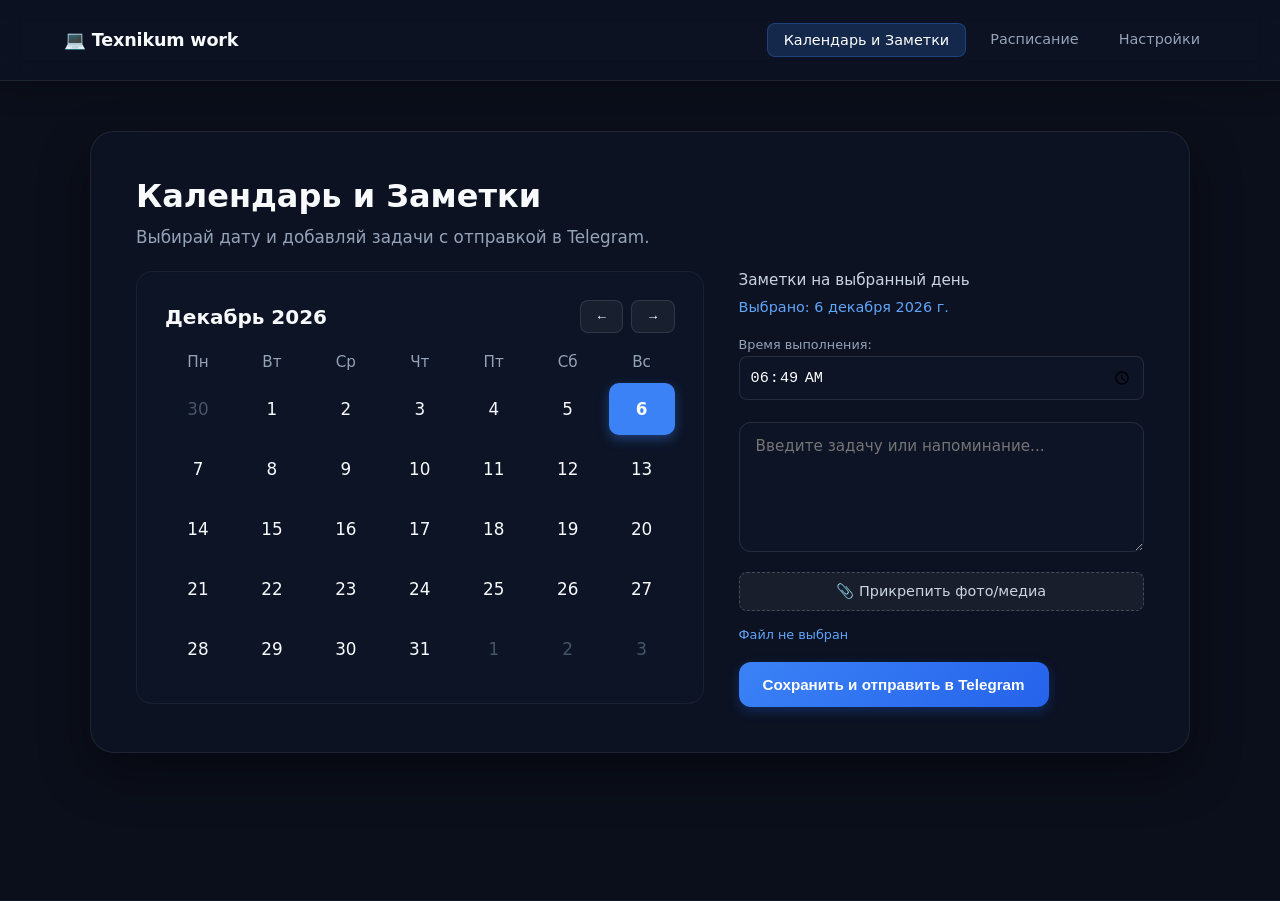
==== calendar.html @ 4e2980bb "Update calendar.html" ====
<!DOCTYPE html>
<html lang="ru">
<head>
    <meta charset="UTF-8">
    <meta name="viewport" content="width=device-width, initial-scale=1.0">
    <title>Календарь — Texnikum work</title>
    
    <link rel="stylesheet" href="./css/variables.css">
    <link rel="stylesheet" href="./css/global.css">
    <link rel="stylesheet" href="./css/layout.css">
    <style>
        body.font-modern { font-family: system-ui, -apple-system, sans-serif; }
        body.font-neon { font-family: 'Courier New', Courier, monospace; letter-spacing: 0.5px; }
        body.font-retro { font-family: 'Lucida Console', Monaco, monospace; text-transform: uppercase; font-size: 0.9rem; }

        .site-header {
            position: sticky; top: 0; z-index: 50;
            background: rgba(15, 23, 42, 0.45) !important;
            backdrop-filter: blur(12px); -webkit-backdrop-filter: blur(12px);
            border-bottom: 1px solid rgba(255, 255, 255, 0.08);
            box-shadow: 0 4px 30px rgba(0, 0, 0, 0.3);
        }
        .header-container { max-width: 1200px; margin: 0 auto; padding: 14px 24px; display: flex; justify-content: space-between; align-items: center; }
        .logo { font-size: 1.1rem; font-weight: 700; color: #f8fafc; text-decoration: none; display: flex; align-items: center; gap: 8px; }
        .nav-menu { display: flex; gap: 8px; }
        .nav-menu a { color: #94a3b8; text-decoration: none; padding: 8px 16px; border-radius: 8px; font-size: 0.9rem; font-weight: 500; transition: all 0.2s; }
        .nav-menu a:hover { color: #fff; background: rgba(255, 255, 255, 0.06); }
        .nav-menu a.active { color: #fff; background: rgba(59, 130, 246, 0.2); border: 1px solid rgba(59, 130, 246, 0.3); }

        .card-glass, .calendar-widget {
            background: rgba(15, 23, 42, 0.5);
            border: 1px solid rgba(255, 255, 255, 0.08);
            backdrop-filter: blur(var(--card-blur, 10px));
            -webkit-backdrop-filter: blur(var(--card-blur, 10px));
        }

        body.glow-enabled.glow-blue .card-glass, body.glow-enabled.glow-blue .calendar-widget {
            border-color: rgba(96, 165, 250, 0.5);
            box-shadow: 0 0 25px rgba(59, 130, 246, 0.35), 0 20px 50px rgba(0, 0, 0, 0.4) !important;
        }
        body.glow-enabled.glow-purple .card-glass, body.glow-enabled.glow-purple .calendar-widget {
            border-color: rgba(192, 132, 252, 0.5);
            box-shadow: 0 0 25px rgba(168, 85, 247, 0.35), 0 20px 50px rgba(0, 0, 0, 0.4) !important;
        }
        body.glow-enabled.glow-green .card-glass, body.glow-enabled.glow-green .calendar-widget {
            border-color: rgba(74, 222, 128, 0.5);
            box-shadow: 0 0 25px rgba(34, 197, 94, 0.35), 0 20px 50px rgba(0, 0, 0, 0.4) !important;
        }
        body.glow-enabled.glow-pink .card-glass, body.glow-enabled.glow-pink .calendar-widget {
            border-color: rgba(244, 114, 182, 0.5);
            box-shadow: 0 0 25px rgba(236, 72, 153, 0.35), 0 20px 50px rgba(0, 0, 0, 0.4) !important;
        }
        body.glow-enabled.glow-custom .card-glass, body.glow-enabled.glow-custom .calendar-widget {
            border-color: var(--custom-glow-border, rgba(59, 130, 246, 0.5));
            box-shadow: 0 0 25px var(--custom-glow-shadow, rgba(59, 130, 246, 0.35)), 0 20px 50px rgba(0, 0, 0, 0.4) !important;
        }

        .calendar-widget { padding: 28px !important; border-radius: 16px; }
        .calendar-day {
            padding: 16px 10px !important; text-align: center; border-radius: 10px; cursor: pointer;
            transition: all 0.2s ease; color: #f8fafc; font-size: 1.05rem !important; user-select: none;
        }
        .calendar-day:hover { background: rgba(255, 255, 255, 0.08); }
        .calendar-day.other-month { color: #475569; }
        .calendar-day.today { border: 1px dashed #60a5fa; }
        .calendar-day.selected { background: #3b82f6 !important; color: #fff; font-weight: bold; box-shadow: 0 4px 12px rgba(59, 130, 246, 0.4); border: none; }
        .calendar-nav-btn {
            background: rgba(255, 255, 255, 0.05); border: 1px solid rgba(255, 255, 255, 0.1);
            color: #fff; padding: 8px 14px; border-radius: 8px; cursor: pointer; transition: background 0.2s;
        }
        .calendar-nav-btn:hover { background: rgba(255, 255, 255, 0.15); }
        .note-controls-row { display: flex; gap: 12px; margin-bottom: 12px; align-items: center; }
        .time-input-wrap { flex: 1; display: flex; flex-direction: column; gap: 4px; }
        .time-input-wrap label { font-size: 0.8rem; color: #94a3b8; }
        .time-input {
            background: rgba(15, 23, 42, 0.6); border: 1px solid rgba(255, 255, 255, 0.1);
            color: #fff; padding: 10px; border-radius: 8px; font-size: 0.95rem; outline: none; width: 100%;
        }
        .file-upload-btn {
            background: rgba(255, 255, 255, 0.05); border: 1px dashed rgba(255, 255, 255, 0.2);
            color: #cbd5e1; padding: 10px 14px; border-radius: 8px; cursor: pointer; font-size: 0.9rem;
            display: flex; align-items: center; gap: 8px; transition: all 0.2s; text-align: center; justify-content: center; flex: 1;
        }
        .file-upload-btn:hover { background: rgba(255, 255, 255, 0.1); border-color: #60a5fa; color: #fff; }
        #mediaFile { display: none; }
        .file-name-preview { font-size: 0.8rem; color: #60a5fa; margin-bottom: 10px; word-break: break-all; }
    </style>
    <script>
        const savedOpacity = localStorage.getItem('appBgOpacity') ?? '0.85';
        const savedBlur = localStorage.getItem('appBgBlur') || '0';
        const savedFont = localStorage.getItem('appFontStyle') || 'modern';
        const savedGlow = localStorage.getItem('appGlow') === 'true';
        const savedGlowColor = localStorage.getItem('appGlowColor') || 'blue';
        const savedCustomColor = localStorage.getItem('appCustomGlowColor') || '#3b82f6';

        document.documentElement.style.setProperty('--app-opacity', savedOpacity);
        document.documentElement.style.setProperty('--app-blur', savedBlur + 'px');

        if (savedGlowColor === 'custom') {
            let r = parseInt(savedCustomColor.slice(1, 3), 16) || 59;
            let g = parseInt(savedCustomColor.slice(3, 5), 16) || 130;
            let b = parseInt(savedCustomColor.slice(5, 7), 16) || 246;
            document.documentElement.style.setProperty('--custom-glow-border', `rgba(${r}, ${g}, ${b}, 0.5)`);
            document.documentElement.style.setProperty('--custom-glow-shadow', `rgba(${r}, ${g}, ${b}, 0.35)`);
        }
    </script>
</head>
<body>
    <script>
        document.body.classList.add(`font-${savedFont}`);
        if (savedGlow && savedGlowColor !== 'none') {
            document.body.classList.add('glow-enabled', `glow-${savedGlowColor}`);
        }
    </script>

    <div id="bgContainer" style="position: fixed; inset: 0; z-index: -2; overflow: hidden; filter: var(--app-blur);"></div>
    <div id="videoOverlay" style="position: fixed; inset: 0; z-index: -1; background: rgba(11, 15, 25, var(--app-opacity));"></div>

    <header class="site-header">
        <div class="header-container">
            <a href="calendar.html" class="logo">💻 Texnikum work</a>
            <nav class="nav-menu">
                <a href="calendar.html" class="active">Календарь и Заметки</a>
                <a href="index.html">Расписание</a>
                <a href="settings.html">Настройки</a>
            </nav>
        </div>
    </header>

    <main class="site-main">
        <section class="card-glass" style="max-width: 1100px;">
            <h1>Календарь и Заметки</h1>
            <p class="subtitle">Выбирай дату и добавляй задачи с отправкой в Telegram.</p>
            
            <div class="calendar-grid-layout" style="display: grid; grid-template-columns: 1.4fr 1fr; gap: 35px; align-items: start;">
                <div class="calendar-widget" style="background: rgba(15, 23, 42, 0.4); border: 1px solid rgba(255, 255, 255, 0.06);">
                    <div style="display: flex; justify-content: space-between; align-items: center; margin-bottom: 20px;">
                        <h3 id="monthYearTitle" style="font-size: 1.25rem; color: #f8fafc; margin: 0;"></h3>
                        <div style="display: flex; gap: 8px;">
                            <button class="calendar-nav-btn" id="prevMonthBtn">&larr;</button>
                            <button class="calendar-nav-btn" id="nextMonthBtn">&rarr;</button>
                        </div>
                    </div>
                    <div style="display: grid; grid-template-columns: repeat(7, 1fr); text-align: center; gap: 8px; font-size: 0.95rem; color: #94a3b8; margin-bottom: 12px;">
                        <span>Пн</span><span>Вт</span><span>Ср</span><span>Чт</span><span>Пт</span><span>Сб</span><span>Вс</span>
                    </div>
                    <div id="calendarDaysGrid" style="display: grid; grid-template-columns: repeat(7, 1fr); gap: 8px;"></div>
                </div>

                <div class="notes-panel">
                    <h3>Заметки на выбранный день</h3>
                    <div id="selectedDateDisplay" style="font-size: 0.9rem; color: #60a5fa; margin-bottom: 12px; font-weight: 500;">Дата не выбрана</div>
                    
                    <div class="note-controls-row">
                        <div class="time-input-wrap">
                            <label for="timeInput">Время выполнения:</label>
                            <input type="time" id="timeInput" class="time-input">
                        </div>
                    </div>

                    <textarea id="noteInput" placeholder="Введите задачу или напоминание..." style="min-height: 130px; margin-bottom: 10px;"></textarea>
                    
                    <div class="note-controls-row" style="margin-bottom: 6px;">
                        <label for="mediaFile" class="file-upload-btn">📎 Прикрепить фото/медиа</label>
                        <input type="file" id="mediaFile" accept="image/*,video/*">
                    </div>
                    <div id="fileNamePreview" class="file-name-preview">Файл не выбран</div>

                    <button class="btn-accent" id="sendNoteBtn">Сохранить и отправить в Telegram</button>
                </div>
            </div>
        </section>
    </main>

    <script src="./js/app-background.js"></script>
    <script>
        let currentDate = new Date();
        let selectedDate = new Date();
        const monthNames = ["Январь", "Февраль", "Март", "Апрель", "Май", "Июнь", "Июль", "Август", "Сентябрь", "Октябрь", "Ноябрь", "Декабрь"];

        const monthYearTitle = document.getElementById('monthYearTitle');
        const calendarDaysGrid = document.getElementById('calendarDaysGrid');
        const prevMonthBtn = document.getElementById('prevMonthBtn');
        const nextMonthBtn = document.getElementById('nextMonthBtn');
        const selectedDateDisplay = document.getElementById('selectedDateDisplay');
        const noteInput = document.getElementById('noteInput');
        const timeInput = document.getElementById('timeInput');
        const mediaFile = document.getElementById('mediaFile');
        const fileNamePreview = document.getElementById('fileNamePreview');
        const sendNoteBtn = document.getElementById('sendNoteBtn');

        timeInput.value = new Date().toLocaleTimeString('ru-RU', { hour: '2-digit', minute: '2-digit' });

        mediaFile.addEventListener('change', () => {
            fileNamePreview.textContent = mediaFile.files.length > 0 ? `Выбран файл: ${mediaFile.files[0].name}` : 'Файл не выбран';
        });

        function renderCalendar() {
            const year = currentDate.getFullYear();
            const month = currentDate.getMonth();
            monthYearTitle.textContent = `${monthNames[month]} ${year}`;
            calendarDaysGrid.innerHTML = '';

            const firstDayIndex = (new Date(year, month, 1).getDay() + 6) % 7;
            const lastDay = new Date(year, month + 1, 0).getDate();
            const prevLastDay = new Date(year, month, 0).getDate();
            const today = new Date();

            for (let i = firstDayIndex; i > 0; i--) {
                const dayDiv = document.createElement('div');
                dayDiv.textContent = prevLastDay - i + 1;
                dayDiv.className = 'calendar-day other-month';
                calendarDaysGrid.appendChild(dayDiv);
            }

            for (let i = 1; i <= lastDay; i++) {
                const dayDiv = document.createElement('div');
                dayDiv.textContent = i;
                dayDiv.className = 'calendar-day';

                if (i === today.getDate() && month === today.getMonth() && year === today.getFullYear()) {
                    dayDiv.classList.add('today');
                }
                if (i === selectedDate.getDate() && month === selectedDate.getMonth() && year === selectedDate.getFullYear()) {
                    dayDiv.classList.add('selected');
                }

                dayDiv.addEventListener('click', () => {
                    selectedDate = new Date(year, month, i);
                    updateSelectedDateText();
                    renderCalendar();
                });
                calendarDaysGrid.appendChild(dayDiv);
            }

            const totalCells = calendarDaysGrid.children.length;
            const nextDays = totalCells % 7 === 0 ? 0 : 7 - (totalCells % 7);
            for (let i = 1; i <= nextDays; i++) {
                const dayDiv = document.createElement('div');
                dayDiv.textContent = i;
                dayDiv.className = 'calendar-day other-month';
                calendarDaysGrid.appendChild(dayDiv);
            }
        }

        function updateSelectedDateText() {
            selectedDateDisplay.textContent = `Выбрано: ${selectedDate.toLocaleDateString('ru-RU', { day: 'numeric', month: 'long', year: 'numeric' })}`;
        }

        prevMonthBtn.addEventListener('click', () => { currentDate.setMonth(currentDate.getMonth() - 1); renderCalendar(); });
        nextMonthBtn.addEventListener('click', () => { currentDate.setMonth(currentDate.getMonth() + 1); renderCalendar(); });

        sendNoteBtn.addEventListener('click', () => {
            const noteText = noteInput.value.trim();
            const taskTime = timeInput.value || 'Не указано';
            const hasFile = mediaFile.files.length > 0;
            const fileName = hasFile ? mediaFile.files[0].name : 'Нет';

            if (!noteText && !hasFile) {
                alert('Введите текст заметки или прикрепите файл!');
                return;
            }

            const dateString = selectedDate.toLocaleDateString('ru-RU');
            alert(`Заметка на ${dateString} (${taskTime}) успешно сохранена и отправлена в Telegram!`);
            
            noteInput.value = '';
            mediaFile.value = '';
            fileNamePreview.textContent = 'Файл не выбран';
        });

        updateSelectedDateText();
        renderCalendar();
    </script>
</body>
</html>
---- css/variables.css ----
:root {
    --bg-glass: rgba(30, 41, 59, 0.5);
    --border-glass: rgba(255, 255, 255, 0.08);
    --text-color: #f8fafc;
    --text-muted: #94a3b8;
    --accent-color: #3b82f6;
    --accent-hover: #60a5fa;
}
---- css/global.css ----
* {
    box-sizing: border-box;
    margin: 0;
    padding: 0;
}

body {
    font-family: system-ui, -apple-system, sans-serif;
    color: var(--text-color);
    background-color: #0f172a;
    min-height: 100vh;
    overflow-x: hidden;
}

/* Фоновое видео на всю страницу */
#bgVideo {
    position: fixed;
    right: 0;
    bottom: 0;
    min-width: 100%;
    min-height: 100%;
    z-index: -2;
    object-fit: cover;
}

.video-overlay {
    position: fixed;
    top: 0;
    left: 0;
    width: 100%;
    height: 100%;
    background: rgba(15, 23, 42, 0.7);
    z-index: -1;
}
---- css/layout.css ----
/* Общий контейнер */
.container {
    max-width: 1200px;
    margin: 0 auto;
    padding: 0 30px;
    width: 100%;
}

/* Шапка сайта — фиксируем выравнивание */
.site-header {
    background: rgba(15, 23, 42, 0.85);
    backdrop-filter: blur(16px);
    -webkit-backdrop-filter: blur(16px);
    border-bottom: 1px solid rgba(255, 255, 255, 0.08);
    position: sticky;
    top: 0;
    z-index: 100;
    width: 100%;
    box-shadow: 0 4px 30px rgba(0, 0, 0, 0.2);
}

.header-container {
    display: flex;
    justify-content: space-between;
    align-items: center;
    height: 80px;
    width: 100%;
    max-width: 1200px;
    margin: 0 auto;
    padding: 0 30px;
}

.logo {
    font-size: 1.35rem;
    font-weight: 700;
    color: #ffffff;
    text-decoration: none;
    letter-spacing: -0.01em;
}

.nav-menu {
    display: flex;
    gap: 28px;
}

.nav-menu a {
    color: #94a3b8;
    text-decoration: none;
    font-weight: 500;
    font-size: 0.95rem;
    transition: all 0.25s ease;
    padding: 6px 12px;
    border-radius: 8px;
}

.nav-menu a:hover {
    color: #ffffff;
    background: rgba(255, 255, 255, 0.05);
}

.nav-menu a.active {
    color: #60a5fa;
    background: rgba(59, 130, 246, 0.12);
}

/* Основной контейнер страницы */
.site-main {
    padding: 50px 20px;
    display: flex;
    flex-direction: column;
    align-items: center;
    min-height: calc(100vh - 80px);
}

/* Стеклянные карточки */
.card-glass, .settings-card {
    background: rgba(30, 41, 59, 0.5);
    backdrop-filter: blur(20px);
    -webkit-backdrop-filter: blur(20px);
    border: 1px solid rgba(255, 255, 255, 0.08);
    border-radius: 24px;
    padding: 45px;
    box-shadow: 0 20px 50px rgba(0, 0, 0, 0.4);
    width: 100%;
    max-width: 1000px;
    display: flex;
    flex-direction: column;
    gap: 24px;
}

.card-glass h1, .settings-card h1 {
    font-size: 2rem;
    font-weight: 700;
    color: #f8fafc;
}

.subtitle {
    color: #94a3b8;
    margin-top: -12px;
    font-size: 1.05rem;
}

/* Таблицы */
.table-responsive {
    width: 100%;
    overflow-x: auto;
    border-radius: 12px;
    border: 1px solid rgba(255, 255, 255, 0.06);
}

.shedule-table {
    width: 100%;
    border-collapse: collapse;
    text-align: left;
    white-space: nowrap;
}

.shedule-table th, 
.shedule-table td {
    padding: 18px 20px;
}

.shedule-table thead tr {
    background: rgba(15, 23, 42, 0.4);
    border-bottom: 1px solid rgba(255, 255, 255, 0.08);
}

.shedule-table tbody tr {
    border-bottom: 1px solid rgba(255, 255, 255, 0.04);
}

.shedule-table th {
    font-weight: 600;
    color: #60a5fa;
    font-size: 0.85rem;
    text-transform: uppercase;
}

.shedule-table td {
    color: #e2e8f0;
    font-size: 1rem;
}

/* Элементы форм, инпуты и кнопки */
.setting-item, .notes-panel {
    display: flex;
    flex-direction: column;
    gap: 10px;
    width: 100%;
}

.setting-item label, .notes-panel h3 {
    font-size: 0.95rem;
    font-weight: 500;
    color: #cbd5e1;
}

input[type="text"], textarea {
    background: rgba(15, 23, 42, 0.6);
    border: 1px solid rgba(255, 255, 255, 0.1);
    padding: 14px 16px;
    border-radius: 12px;
    color: #f8fafc;
    font-family: inherit;
    font-size: 0.95rem;
    width: 100%;
}

input[type="text"]:focus, textarea:focus {
    outline: none;
    border-color: #60a5fa;
    box-shadow: 0 0 0 3px rgba(96, 165, 250, 0.15);
}

textarea {
    min-height: 120px;
    resize: vertical;
}

input[type="file"] {
    background: rgba(15, 23, 42, 0.6);
    border: 1px solid rgba(255, 255, 255, 0.1);
    padding: 12px;
    border-radius: 12px;
    color: #94a3b8;
    width: 100%;
}

input[type="file"]::file-selector-button {
    background: linear-gradient(135deg, #3b82f6 0%, #2563eb 100%);
    color: #ffffff;
    border: none;
    padding: 8px 16px;
    border-radius: 8px;
    font-weight: 600;
    cursor: pointer;
    margin-right: 12px;
}

.btn-accent {
    background: linear-gradient(135deg, #3b82f6 0%, #2563eb 100%);
    color: #ffffff;
    border: none;
    padding: 14px 24px;
    border-radius: 12px;
    font-weight: 600;
    font-size: 0.95rem;
    cursor: pointer;
    box-shadow: 0 4px 12px rgba(37, 99, 235, 0.3);
    align-self: flex-start;
    transition: all 0.2s ease;
}

.btn-accent:hover {
    background: linear-gradient(135deg, #60a5fa 0%, #3b82f6 100%);
    transform: translateY(-2px);
}
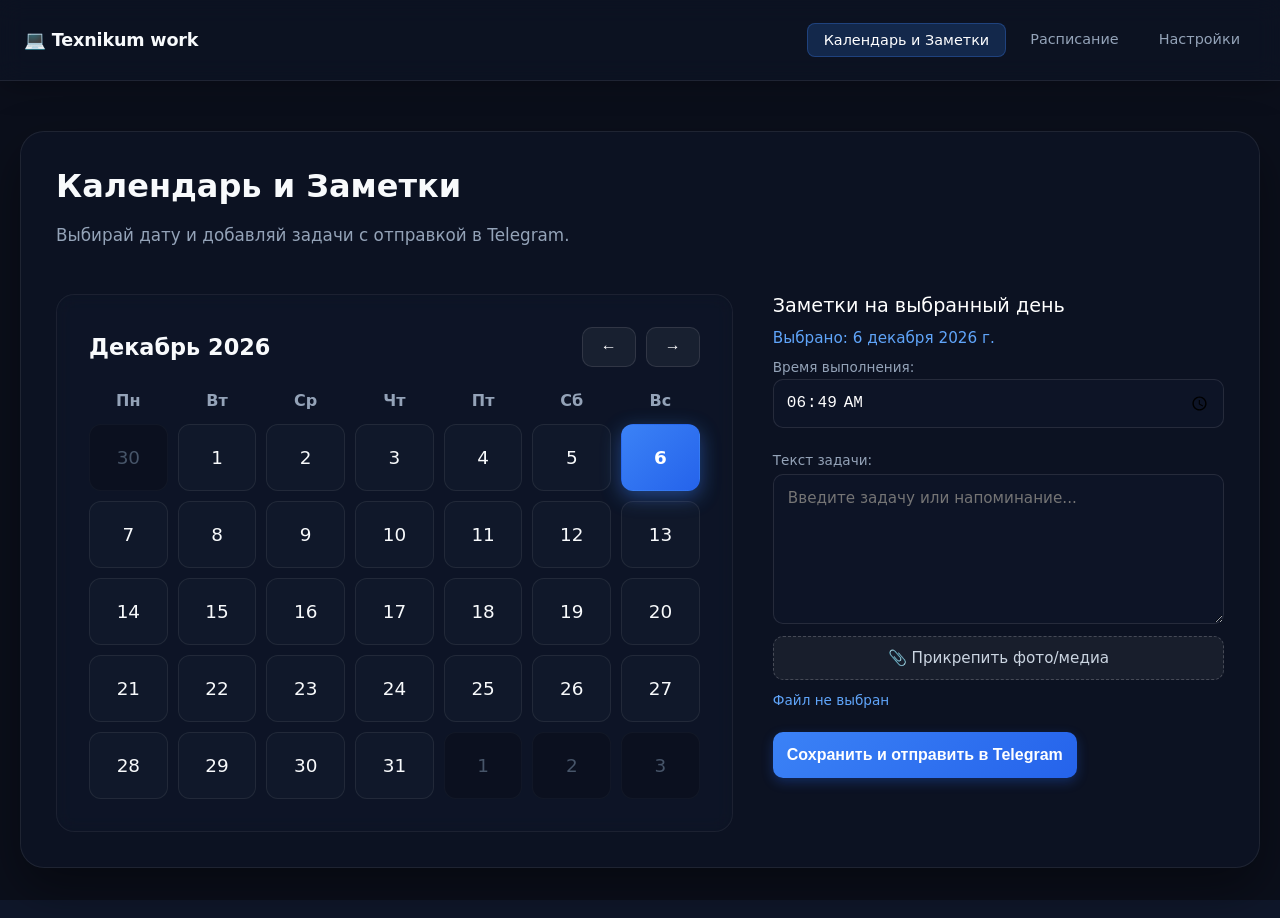
==== commit 28066ba4: "Update calendar.html" ====
--- a/calendar.html
+++ b/calendar.html
@@ -20,7 +20,7 @@
             border-bottom: 1px solid rgba(255, 255, 255, 0.08);
             box-shadow: 0 4px 30px rgba(0, 0, 0, 0.3);
         }
-        .header-container { max-width: 1200px; margin: 0 auto; padding: 14px 24px; display: flex; justify-content: space-between; align-items: center; }
+        .header-container { max-width: 1300px; margin: 0 auto; padding: 14px 24px; display: flex; justify-content: space-between; align-items: center; }
         .logo { font-size: 1.1rem; font-weight: 700; color: #f8fafc; text-decoration: none; display: flex; align-items: center; gap: 8px; }
         .nav-menu { display: flex; gap: 8px; }
         .nav-menu a { color: #94a3b8; text-decoration: none; padding: 8px 16px; border-radius: 8px; font-size: 0.9rem; font-weight: 500; transition: all 0.2s; }
@@ -55,39 +55,72 @@
             box-shadow: 0 0 25px var(--custom-glow-shadow, rgba(59, 130, 246, 0.35)), 0 20px 50px rgba(0, 0, 0, 0.4) !important;
         }
 
-        .calendar-widget { padding: 28px !important; border-radius: 16px; }
+        /* Увеличенный календарь */
+        .calendar-widget { padding: 32px !important; border-radius: 18px; }
+        
         .calendar-day {
-            padding: 16px 10px !important; text-align: center; border-radius: 10px; cursor: pointer;
-            transition: all 0.2s ease; color: #f8fafc; font-size: 1.05rem !important; user-select: none;
-        }
-        .calendar-day:hover { background: rgba(255, 255, 255, 0.08); }
-        .calendar-day.other-month { color: #475569; }
-        .calendar-day.today { border: 1px dashed #60a5fa; }
-        .calendar-day.selected { background: #3b82f6 !important; color: #fff; font-weight: bold; box-shadow: 0 4px 12px rgba(59, 130, 246, 0.4); border: none; }
+            background: rgba(255, 255, 255, 0.02);
+            border: 1px solid rgba(255, 255, 255, 0.07);
+            padding: 22px 10px !important;
+            text-align: center;
+            border-radius: 12px;
+            cursor: pointer;
+            transition: all 0.2s ease;
+            color: #f8fafc;
+            font-size: 1.15rem !important;
+            font-weight: 500;
+            user-select: none;
+            display: flex;
+            align-items: center;
+            justify-content: center;
+            min-height: 54px;
+        }
+        .calendar-day:hover {
+            background: rgba(255, 255, 255, 0.08);
+            border-color: rgba(255, 255, 255, 0.2);
+            transform: translateY(-2px);
+        }
+        .calendar-day.other-month {
+            color: #475569;
+            background: rgba(0, 0, 0, 0.15);
+            border-color: rgba(255, 255, 255, 0.03);
+        }
+        .calendar-day.today {
+            border: 1px dashed #60a5fa;
+        }
+        .calendar-day.selected {
+            background: linear-gradient(135deg, #3b82f6, #2563eb) !important;
+            color: #fff;
+            font-weight: bold;
+            box-shadow: 0 6px 20px rgba(59, 130, 246, 0.45);
+            border-color: transparent !important;
+        }
         .calendar-nav-btn {
             background: rgba(255, 255, 255, 0.05); border: 1px solid rgba(255, 255, 255, 0.1);
-            color: #fff; padding: 8px 14px; border-radius: 8px; cursor: pointer; transition: background 0.2s;
-        }
-        .calendar-nav-btn:hover { background: rgba(255, 255, 255, 0.15); }
+            color: #fff; padding: 10px 18px; border-radius: 10px; cursor: pointer; transition: all 0.2s; font-size: 1rem;
+        }
+        .calendar-nav-btn:hover { background: rgba(255, 255, 255, 0.15); border-color: rgba(255, 255, 255, 0.25); }
+
         .note-controls-row { display: flex; gap: 12px; margin-bottom: 12px; align-items: center; }
         .time-input-wrap { flex: 1; display: flex; flex-direction: column; gap: 4px; }
-        .time-input-wrap label { font-size: 0.8rem; color: #94a3b8; }
+        .time-input-wrap label { font-size: 0.85rem; color: #94a3b8; }
         .time-input {
             background: rgba(15, 23, 42, 0.6); border: 1px solid rgba(255, 255, 255, 0.1);
-            color: #fff; padding: 10px; border-radius: 8px; font-size: 0.95rem; outline: none; width: 100%;
+            color: #fff; padding: 12px; border-radius: 10px; font-size: 1rem; outline: none; width: 100%;
         }
         .file-upload-btn {
             background: rgba(255, 255, 255, 0.05); border: 1px dashed rgba(255, 255, 255, 0.2);
-            color: #cbd5e1; padding: 10px 14px; border-radius: 8px; cursor: pointer; font-size: 0.9rem;
+            color: #cbd5e1; padding: 12px 14px; border-radius: 10px; cursor: pointer; font-size: 0.95rem;
             display: flex; align-items: center; gap: 8px; transition: all 0.2s; text-align: center; justify-content: center; flex: 1;
         }
         .file-upload-btn:hover { background: rgba(255, 255, 255, 0.1); border-color: #60a5fa; color: #fff; }
         #mediaFile { display: none; }
-        .file-name-preview { font-size: 0.8rem; color: #60a5fa; margin-bottom: 10px; word-break: break-all; }
+        .file-name-preview { font-size: 0.85rem; color: #60a5fa; margin-bottom: 12px; word-break: break-all; }
     </style>
     <script>
         const savedOpacity = localStorage.getItem('appBgOpacity') ?? '0.85';
         const savedBlur = localStorage.getItem('appBgBlur') || '0';
+        const savedCardBlur = localStorage.getItem('appCardBlur') || '10';
         const savedFont = localStorage.getItem('appFontStyle') || 'modern';
         const savedGlow = localStorage.getItem('appGlow') === 'true';
         const savedGlowColor = localStorage.getItem('appGlowColor') || 'blue';
@@ -95,6 +128,7 @@
 
         document.documentElement.style.setProperty('--app-opacity', savedOpacity);
         document.documentElement.style.setProperty('--app-blur', savedBlur + 'px');
+        document.documentElement.style.setProperty('--card-blur', savedCardBlur + 'px');
 
         if (savedGlowColor === 'custom') {
             let r = parseInt(savedCustomColor.slice(1, 3), 16) || 59;
@@ -128,28 +162,29 @@
     </header>
 
     <main class="site-main">
-        <section class="card-glass" style="max-width: 1100px;">
-            <h1>Календарь и Заметки</h1>
-            <p class="subtitle">Выбирай дату и добавляй задачи с отправкой в Telegram.</p>
+        <section class="card-glass" style="max-width: 1250px; padding: 35px;">
+            <h1 style="font-size: 2rem; margin-bottom: 8px;">Календарь и Заметки</h1>
+            <p class="subtitle" style="margin-bottom: 25px;">Выбирай дату и добавляй задачи с отправкой в Telegram.</p>
             
-            <div class="calendar-grid-layout" style="display: grid; grid-template-columns: 1.4fr 1fr; gap: 35px; align-items: start;">
+            <div class="calendar-grid-layout" style="display: grid; grid-template-columns: 1.5fr 1fr; gap: 40px; align-items: start;">
+                
                 <div class="calendar-widget" style="background: rgba(15, 23, 42, 0.4); border: 1px solid rgba(255, 255, 255, 0.06);">
-                    <div style="display: flex; justify-content: space-between; align-items: center; margin-bottom: 20px;">
-                        <h3 id="monthYearTitle" style="font-size: 1.25rem; color: #f8fafc; margin: 0;"></h3>
-                        <div style="display: flex; gap: 8px;">
+                    <div style="display: flex; justify-content: space-between; align-items: center; margin-bottom: 24px;">
+                        <h3 id="monthYearTitle" style="font-size: 1.4rem; color: #f8fafc; margin: 0; font-weight: 600;"></h3>
+                        <div style="display: flex; gap: 10px;">
                             <button class="calendar-nav-btn" id="prevMonthBtn">&larr;</button>
                             <button class="calendar-nav-btn" id="nextMonthBtn">&rarr;</button>
                         </div>
                     </div>
-                    <div style="display: grid; grid-template-columns: repeat(7, 1fr); text-align: center; gap: 8px; font-size: 0.95rem; color: #94a3b8; margin-bottom: 12px;">
+                    <div style="display: grid; grid-template-columns: repeat(7, 1fr); text-align: center; gap: 10px; font-size: 1rem; color: #94a3b8; margin-bottom: 14px; font-weight: 600;">
                         <span>Пн</span><span>Вт</span><span>Ср</span><span>Чт</span><span>Пт</span><span>Сб</span><span>Вс</span>
                     </div>
-                    <div id="calendarDaysGrid" style="display: grid; grid-template-columns: repeat(7, 1fr); gap: 8px;"></div>
+                    <div id="calendarDaysGrid" style="display: grid; grid-template-columns: repeat(7, 1fr); gap: 10px;"></div>
                 </div>
 
-                <div class="notes-panel">
-                    <h3>Заметки на выбранный день</h3>
-                    <div id="selectedDateDisplay" style="font-size: 0.9rem; color: #60a5fa; margin-bottom: 12px; font-weight: 500;">Дата не выбрана</div>
+                <div class="notes-panel" style="display: flex; flex-direction: column; gap: 12px;">
+                    <h3 style="font-size: 1.2rem; color: #fff; margin-bottom: 0;">Заметки на выбранный день</h3>
+                    <div id="selectedDateDisplay" style="font-size: 0.95rem; color: #60a5fa; font-weight: 500;">Дата не выбрана</div>
                     
                     <div class="note-controls-row">
                         <div class="time-input-wrap">
@@ -158,15 +193,18 @@
                         </div>
                     </div>
 
-                    <textarea id="noteInput" placeholder="Введите задачу или напоминание..." style="min-height: 130px; margin-bottom: 10px;"></textarea>
+                    <div style="display: flex; flex-direction: column; gap: 6px;">
+                        <label style="font-size: 0.85rem; color: #94a3b8;">Текст задачи:</label>
+                        <textarea id="noteInput" placeholder="Введите задачу или напоминание..." style="min-height: 150px; background: rgba(15, 23, 42, 0.6); border: 1px solid rgba(255, 255, 255, 0.1); color: #fff; padding: 14px; border-radius: 10px; font-size: 0.95rem; outline: none; resize: vertical;"></textarea>
+                    </div>
                     
-                    <div class="note-controls-row" style="margin-bottom: 6px;">
+                    <div class="note-controls-row" style="margin-bottom: 0;">
                         <label for="mediaFile" class="file-upload-btn">📎 Прикрепить фото/медиа</label>
                         <input type="file" id="mediaFile" accept="image/*,video/*">
                     </div>
                     <div id="fileNamePreview" class="file-name-preview">Файл не выбран</div>
 
-                    <button class="btn-accent" id="sendNoteBtn">Сохранить и отправить в Telegram</button>
+                    <button class="btn-accent" id="sendNoteBtn" style="padding: 14px; border-radius: 10px; font-size: 1rem; cursor: pointer; font-weight: 600;">Сохранить и отправить в Telegram</button>
                 </div>
             </div>
         </section>
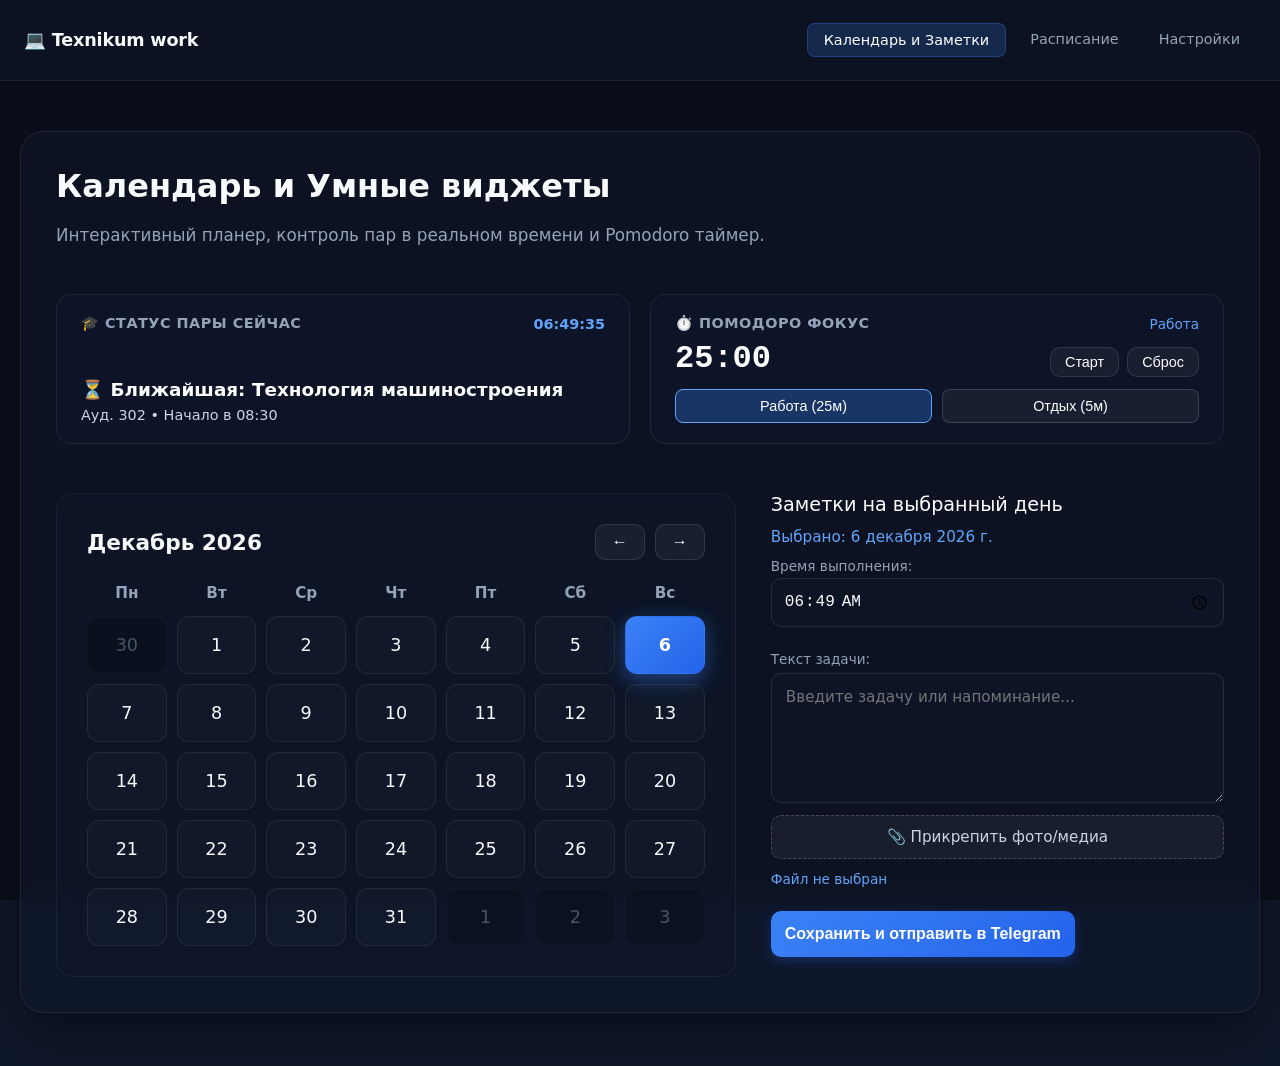
==== commit 44a7f720: "Update calendar.html" ====
--- a/calendar.html
+++ b/calendar.html
@@ -3,7 +3,7 @@
 <head>
     <meta charset="UTF-8">
     <meta name="viewport" content="width=device-width, initial-scale=1.0">
-    <title>Календарь — Texnikum work</title>
+    <title>Календарь и Виджеты — Texnikum work</title>
     
     <link rel="stylesheet" href="./css/variables.css">
     <link rel="stylesheet" href="./css/global.css">
@@ -20,84 +20,94 @@
             border-bottom: 1px solid rgba(255, 255, 255, 0.08);
             box-shadow: 0 4px 30px rgba(0, 0, 0, 0.3);
         }
-        .header-container { max-width: 1300px; margin: 0 auto; padding: 14px 24px; display: flex; justify-content: space-between; align-items: center; }
+        .header-container { max-width: 1350px; margin: 0 auto; padding: 14px 24px; display: flex; justify-content: space-between; align-items: center; }
         .logo { font-size: 1.1rem; font-weight: 700; color: #f8fafc; text-decoration: none; display: flex; align-items: center; gap: 8px; }
         .nav-menu { display: flex; gap: 8px; }
         .nav-menu a { color: #94a3b8; text-decoration: none; padding: 8px 16px; border-radius: 8px; font-size: 0.9rem; font-weight: 500; transition: all 0.2s; }
         .nav-menu a:hover { color: #fff; background: rgba(255, 255, 255, 0.06); }
         .nav-menu a.active { color: #fff; background: rgba(59, 130, 246, 0.2); border: 1px solid rgba(59, 130, 246, 0.3); }
 
-        .card-glass, .calendar-widget {
+        .card-glass, .calendar-widget, .widget-box {
             background: rgba(15, 23, 42, 0.5);
             border: 1px solid rgba(255, 255, 255, 0.08);
             backdrop-filter: blur(var(--card-blur, 10px));
             -webkit-backdrop-filter: blur(var(--card-blur, 10px));
         }
 
-        body.glow-enabled.glow-blue .card-glass, body.glow-enabled.glow-blue .calendar-widget {
+        body.glow-enabled.glow-blue .card-glass, body.glow-enabled.glow-blue .calendar-widget, body.glow-enabled.glow-blue .widget-box {
             border-color: rgba(96, 165, 250, 0.5);
             box-shadow: 0 0 25px rgba(59, 130, 246, 0.35), 0 20px 50px rgba(0, 0, 0, 0.4) !important;
         }
-        body.glow-enabled.glow-purple .card-glass, body.glow-enabled.glow-purple .calendar-widget {
+        body.glow-enabled.glow-purple .card-glass, body.glow-enabled.glow-purple .calendar-widget, body.glow-enabled.glow-purple .widget-box {
             border-color: rgba(192, 132, 252, 0.5);
             box-shadow: 0 0 25px rgba(168, 85, 247, 0.35), 0 20px 50px rgba(0, 0, 0, 0.4) !important;
         }
-        body.glow-enabled.glow-green .card-glass, body.glow-enabled.glow-green .calendar-widget {
+        body.glow-enabled.glow-green .card-glass, body.glow-enabled.glow-green .calendar-widget, body.glow-enabled.glow-green .widget-box {
             border-color: rgba(74, 222, 128, 0.5);
             box-shadow: 0 0 25px rgba(34, 197, 94, 0.35), 0 20px 50px rgba(0, 0, 0, 0.4) !important;
         }
-        body.glow-enabled.glow-pink .card-glass, body.glow-enabled.glow-pink .calendar-widget {
+        body.glow-enabled.glow-pink .card-glass, body.glow-enabled.glow-pink .calendar-widget, body.glow-enabled.glow-pink .widget-box {
             border-color: rgba(244, 114, 182, 0.5);
             box-shadow: 0 0 25px rgba(236, 72, 153, 0.35), 0 20px 50px rgba(0, 0, 0, 0.4) !important;
         }
-        body.glow-enabled.glow-custom .card-glass, body.glow-enabled.glow-custom .calendar-widget {
+        body.glow-enabled.glow-custom .card-glass, body.glow-enabled.glow-custom .calendar-widget, body.glow-enabled.glow-custom .widget-box {
             border-color: var(--custom-glow-border, rgba(59, 130, 246, 0.5));
             box-shadow: 0 0 25px var(--custom-glow-shadow, rgba(59, 130, 246, 0.35)), 0 20px 50px rgba(0, 0, 0, 0.4) !important;
         }
 
-        /* Увеличенный календарь */
-        .calendar-widget { padding: 32px !important; border-radius: 18px; }
-        
+        /* Верхняя панель виджетов */
+        .widgets-bar {
+            display: grid;
+            grid-template-columns: 1fr 1fr;
+            gap: 20px;
+            margin-bottom: 25px;
+        }
+        @media (max-width: 900px) {
+            .widgets-bar { grid-template-columns: 1fr; }
+        }
+        .widget-box {
+            padding: 20px 24px;
+            border-radius: 16px;
+            display: flex;
+            flex-direction: column;
+            justify-content: space-between;
+        }
+
+        /* Стили календаря */
+        .calendar-widget { padding: 30px !important; border-radius: 18px; }
         .calendar-day {
             background: rgba(255, 255, 255, 0.02);
             border: 1px solid rgba(255, 255, 255, 0.07);
-            padding: 22px 10px !important;
+            padding: 18px 8px !important;
             text-align: center;
             border-radius: 12px;
             cursor: pointer;
             transition: all 0.2s ease;
             color: #f8fafc;
-            font-size: 1.15rem !important;
+            font-size: 1.1rem !important;
             font-weight: 500;
             user-select: none;
             display: flex;
             align-items: center;
             justify-content: center;
-            min-height: 54px;
+            min-height: 50px;
         }
         .calendar-day:hover {
             background: rgba(255, 255, 255, 0.08);
             border-color: rgba(255, 255, 255, 0.2);
             transform: translateY(-2px);
         }
-        .calendar-day.other-month {
-            color: #475569;
-            background: rgba(0, 0, 0, 0.15);
-            border-color: rgba(255, 255, 255, 0.03);
-        }
-        .calendar-day.today {
-            border: 1px dashed #60a5fa;
-        }
+        .calendar-day.other-month { color: #475569; background: rgba(0, 0, 0, 0.15); border-color: rgba(255, 255, 255, 0.03); }
+        .calendar-day.today { border: 1px dashed #60a5fa; }
         .calendar-day.selected {
             background: linear-gradient(135deg, #3b82f6, #2563eb) !important;
-            color: #fff;
-            font-weight: bold;
+            color: #fff; font-weight: bold;
             box-shadow: 0 6px 20px rgba(59, 130, 246, 0.45);
             border-color: transparent !important;
         }
         .calendar-nav-btn {
             background: rgba(255, 255, 255, 0.05); border: 1px solid rgba(255, 255, 255, 0.1);
-            color: #fff; padding: 10px 18px; border-radius: 10px; cursor: pointer; transition: all 0.2s; font-size: 1rem;
+            color: #fff; padding: 8px 16px; border-radius: 10px; cursor: pointer; transition: all 0.2s; font-size: 1rem;
         }
         .calendar-nav-btn:hover { background: rgba(255, 255, 255, 0.15); border-color: rgba(255, 255, 255, 0.25); }
 
@@ -116,6 +126,15 @@
         .file-upload-btn:hover { background: rgba(255, 255, 255, 0.1); border-color: #60a5fa; color: #fff; }
         #mediaFile { display: none; }
         .file-name-preview { font-size: 0.85rem; color: #60a5fa; margin-bottom: 12px; word-break: break-all; }
+
+        /* Кнопки помодоро таймера */
+        .pomodoro-btns { display: flex; gap: 10px; margin-top: 12px; }
+        .pomodoro-btn {
+            flex: 1; padding: 8px; border-radius: 8px; border: 1px solid rgba(255, 255, 255, 0.15);
+            background: rgba(255, 255, 255, 0.05); color: #fff; cursor: pointer; font-weight: 500; font-size: 0.9rem; transition: all 0.2s;
+        }
+        .pomodoro-btn:hover { background: rgba(255, 255, 255, 0.12); }
+        .pomodoro-btn.active-mode { background: rgba(59, 130, 246, 0.3); border-color: #60a5fa; }
     </style>
     <script>
         const savedOpacity = localStorage.getItem('appBgOpacity') ?? '0.85';
@@ -162,21 +181,56 @@
     </header>
 
     <main class="site-main">
-        <section class="card-glass" style="max-width: 1250px; padding: 35px;">
-            <h1 style="font-size: 2rem; margin-bottom: 8px;">Календарь и Заметки</h1>
-            <p class="subtitle" style="margin-bottom: 25px;">Выбирай дату и добавляй задачи с отправкой в Telegram.</p>
+        <section class="card-glass" style="max-width: 1300px; padding: 35px;">
+            <h1 style="font-size: 2rem; margin-bottom: 8px;">Календарь и Умные виджеты</h1>
+            <p class="subtitle" style="margin-bottom: 25px;">Интерактивный планер, контроль пар в реальном времени и Pomodoro таймер.</p>
             
-            <div class="calendar-grid-layout" style="display: grid; grid-template-columns: 1.5fr 1fr; gap: 40px; align-items: start;">
+            <!-- ПАНЕЛЬ ВИДЖЕТОВ (Widgets Bar) -->
+            <div class="widgets-bar">
+                <!-- Виджет 1: Текущая пара / Расписание реального времени -->
+                <div class="widget-box">
+                    <div style="display: flex; justify-content: space-between; align-items: center; margin-bottom: 12px;">
+                        <span style="font-size: 0.9rem; color: #94a3b8; font-weight: 600; text-transform: uppercase; letter-spacing: 0.5px;">🎓 Статус пары сейчас</span>
+                        <span id="liveClock" style="font-size: 0.9rem; color: #60a5fa; font-weight: 600;">11:30</span>
+                    </div>
+                    <div id="currentPairWidget" style="display: flex; flex-direction: column; gap: 6px;">
+                        <div id="pairTitle" style="font-size: 1.15rem; font-weight: 600; color: #fff;">Загрузка расписания...</div>
+                        <div id="pairMeta" style="font-size: 0.9rem; color: #cbd5e1;">Ожидание начала занятий</div>
+                    </div>
+                </div>
+
+                <!-- Виджет 2: Помодоро-таймер (Pomodoro) -->
+                <div class="widget-box">
+                    <div style="display: flex; justify-content: space-between; align-items: center; margin-bottom: 8px;">
+                        <span style="font-size: 0.9rem; color: #94a3b8; font-weight: 600; text-transform: uppercase; letter-spacing: 0.5px;">⏱️ Помодоро фокус</span>
+                        <span id="pomodoroModeTitle" style="font-size: 0.85rem; color: #60a5fa; font-weight: 500;">Работа</span>
+                    </div>
+                    <div style="display: flex; align-items: baseline; justify-content: space-between;">
+                        <div id="pomodoroTime" style="font-size: 2rem; font-weight: 700; color: #fff; font-family: monospace;">25:00</div>
+                        <div style="display: flex; gap: 8px;">
+                            <button id="pomodoroStartBtn" class="calendar-nav-btn" style="padding: 6px 14px; font-size: 0.9rem;">Старт</button>
+                            <button id="pomodoroResetBtn" class="calendar-nav-btn" style="padding: 6px 14px; font-size: 0.9rem;">Сброс</button>
+                        </div>
+                    </div>
+                    <div class="pomodoro-btns">
+                        <button class="pomodoro-btn active-mode" id="modeWorkBtn" onclick="setPomodoroMode('work', 25)">Работа (25м)</button>
+                        <button class="pomodoro-btn" id="modeRestBtn" onclick="setPomodoroMode('rest', 5)">Отдых (5м)</button>
+                    </div>
+                </div>
+            </div>
+
+            <!-- Основной блок календаря и заметок -->
+            <div class="calendar-grid-layout" style="display: grid; grid-template-columns: 1.5fr 1fr; gap: 35px; align-items: start;">
                 
                 <div class="calendar-widget" style="background: rgba(15, 23, 42, 0.4); border: 1px solid rgba(255, 255, 255, 0.06);">
                     <div style="display: flex; justify-content: space-between; align-items: center; margin-bottom: 24px;">
-                        <h3 id="monthYearTitle" style="font-size: 1.4rem; color: #f8fafc; margin: 0; font-weight: 600;"></h3>
+                        <h3 id="monthYearTitle" style="font-size: 1.35rem; color: #f8fafc; margin: 0; font-weight: 600;"></h3>
                         <div style="display: flex; gap: 10px;">
                             <button class="calendar-nav-btn" id="prevMonthBtn">&larr;</button>
                             <button class="calendar-nav-btn" id="nextMonthBtn">&rarr;</button>
                         </div>
                     </div>
-                    <div style="display: grid; grid-template-columns: repeat(7, 1fr); text-align: center; gap: 10px; font-size: 1rem; color: #94a3b8; margin-bottom: 14px; font-weight: 600;">
+                    <div style="display: grid; grid-template-columns: repeat(7, 1fr); text-align: center; gap: 10px; font-size: 0.95rem; color: #94a3b8; margin-bottom: 14px; font-weight: 600;">
                         <span>Пн</span><span>Вт</span><span>Ср</span><span>Чт</span><span>Пт</span><span>Сб</span><span>Вс</span>
                     </div>
                     <div id="calendarDaysGrid" style="display: grid; grid-template-columns: repeat(7, 1fr); gap: 10px;"></div>
@@ -195,7 +249,7 @@
 
                     <div style="display: flex; flex-direction: column; gap: 6px;">
                         <label style="font-size: 0.85rem; color: #94a3b8;">Текст задачи:</label>
-                        <textarea id="noteInput" placeholder="Введите задачу или напоминание..." style="min-height: 150px; background: rgba(15, 23, 42, 0.6); border: 1px solid rgba(255, 255, 255, 0.1); color: #fff; padding: 14px; border-radius: 10px; font-size: 0.95rem; outline: none; resize: vertical;"></textarea>
+                        <textarea id="noteInput" placeholder="Введите задачу или напоминание..." style="min-height: 130px; background: rgba(15, 23, 42, 0.6); border: 1px solid rgba(255, 255, 255, 0.1); color: #fff; padding: 14px; border-radius: 10px; font-size: 0.95rem; outline: none; resize: vertical;"></textarea>
                     </div>
                     
                     <div class="note-controls-row" style="margin-bottom: 0;">
@@ -212,6 +266,7 @@
 
     <script src="./js/app-background.js"></script>
     <script>
+        // --- КАЛЕНДАРЬ ---
         let currentDate = new Date();
         let selectedDate = new Date();
         const monthNames = ["Январь", "Февраль", "Март", "Апрель", "Май", "Июнь", "Июль", "Август", "Сентябрь", "Октябрь", "Ноябрь", "Декабрь"];
@@ -292,7 +347,6 @@
             const noteText = noteInput.value.trim();
             const taskTime = timeInput.value || 'Не указано';
             const hasFile = mediaFile.files.length > 0;
-            const fileName = hasFile ? mediaFile.files[0].name : 'Нет';
 
             if (!noteText && !hasFile) {
                 alert('Введите текст заметки или прикрепите файл!');
@@ -309,6 +363,127 @@
 
         updateSelectedDateText();
         renderCalendar();
+
+
+        // --- ВИДЖЕТ 1: ИНДИКАТОР ТЕКУЩЕЙ ПАРЫ ---
+        const scheduleMock = [
+            { start: "08:30", end: "10:00", name: "Технология машиностроения", room: "Ауд. 302" },
+            { start: "10:10", end: "11:40", name: "Детали машин", room: "Ауд. 415" },
+            { start: "12:00", end: "13:30", name: "Сопротивление материалов", room: "Ауд. 208" },
+            { start: "13:50", end: "15:20", name: "Инженерная графика", room: "Ауд. 512" }
+        ];
+
+        function updateLivePairWidget() {
+            const now = new Date();
+            const liveClock = document.getElementById('liveClock');
+            const pairTitle = document.getElementById('pairTitle');
+            const pairMeta = document.getElementById('pairMeta');
+
+            liveClock.textContent = now.toLocaleTimeString('ru-RU', { hour: '2-digit', minute: '2-digit', second: '2-digit' });
+
+            const currentTimeMinutes = now.getHours() * 60 + now.getMinutes();
+            let currentPair = null;
+            let nextPair = null;
+
+            for (let p of scheduleMock) {
+                let [sh, sm] = p.start.split(':').map(Number);
+                let [eh, em] = p.end.split(':').map(Number);
+                let startMin = sh * 60 + sm;
+                let endMin = eh * 60 + em;
+
+                if (currentTimeMinutes >= startMin && currentTimeMinutes <= endMin) {
+                    currentPair = { ...p, endMin };
+                    break;
+                } else if (currentTimeMinutes < startMin && !nextPair) {
+                    nextPair = p;
+                }
+            }
+
+            if (currentPair) {
+                let diffMin = currentPair.endMin - currentTimeMinutes;
+                pairTitle.textContent = `🟢 Идет: ${currentPair.name}`;
+                pairMeta.textContent = `${currentPair.room} • До конца пары осталось ~${diffMin} мин.`;
+            } else if (nextPair) {
+                pairTitle.textContent = `⏳ Ближайшая: ${nextPair.name}`;
+                pairMeta.textContent = `${nextPair.room} • Начало в ${nextPair.start}`;
+            } else {
+                pairTitle.textContent = `🌙 Занятия на сегодня завершены`;
+                pairMeta.textContent = `Отличная работа, можно отдыхать!`;
+            }
+        }
+        setInterval(updateLivePairWidget, 1000);
+        updateLivePairWidget();
+
+
+        // --- ВИДЖЕТ 2: POMODORO ТАЙМЕР ---
+        let pomodoroSeconds = 25 * 60;
+        let pomodoroTimer = null;
+        let isPomodoroRunning = false;
+        let currentPomodoroType = 'work';
+
+        const pomodoroTimeEl = document.getElementById('pomodoroTime');
+        const pomodoroStartBtn = document.getElementById('pomodoroStartBtn');
+        const pomodoroResetBtn = document.getElementById('pomodoroResetBtn');
+        const pomodoroModeTitle = document.getElementById('pomodoroModeTitle');
+        const modeWorkBtn = document.getElementById('modeWorkBtn');
+        const modeRestBtn = document.getElementById('modeRestBtn');
+
+        function updatePomodoroDisplay() {
+            let m = Math.floor(pomodoroSeconds / 60);
+            let s = pomodoroSeconds % 60;
+            pomodoroTimeEl.textContent = `${String(m).padStart(2, '0')}:${String(s).padStart(2, '0')}`;
+        }
+
+        function setPomodoroMode(type, minutes) {
+            clearInterval(pomodoroTimer);
+            isPomodoroRunning = false;
+            pomodoroStartBtn.textContent = 'Старт';
+            currentPomodoroType = type;
+            pomodoroSeconds = minutes * 60;
+            updatePomodoroDisplay();
+
+            if (type === 'work') {
+                modeWorkBtn.classList.add('active-mode');
+                modeRestBtn.classList.remove('active-mode');
+                pomodoroModeTitle.textContent = 'Работа';
+            } else {
+                modeRestBtn.classList.add('active-mode');
+                modeWorkBtn.classList.remove('active-mode');
+                pomodoroModeTitle.textContent = 'Отдых';
+            }
+        }
+
+        pomodoroStartBtn.addEventListener('click', () => {
+            if (isPomodoroRunning) {
+                clearInterval(pomodoroTimer);
+                isPomodoroRunning = false;
+                pomodoroStartBtn.textContent = 'Старт';
+            } else {
+                isPomodoroRunning = true;
+                pomodoroStartBtn.textContent = 'Пауза';
+                pomodoroTimer = setInterval(() => {
+                    if (pomodoroSeconds > 0) {
+                        pomodoroSeconds--;
+                        updatePomodoroDisplay();
+                    } else {
+                        clearInterval(pomodoroTimer);
+                        isPomodoroRunning = false;
+                        pomodoroStartBtn.textContent = 'Старт';
+                        alert(currentPomodoroType === 'work' ? 'Время работы истекло! Пора сделать перерыв ☕' : 'Отдых окончен, за работу! 💻');
+                    }
+                }, 1000);
+            }
+        });
+
+        pomodoroResetBtn.addEventListener('click', () => {
+            clearInterval(pomodoroTimer);
+            isPomodoroRunning = false;
+            pomodoroStartBtn.textContent = 'Старт';
+            pomodoroSeconds = currentPomodoroType === 'work' ? 25 * 60 : 5 * 60;
+            updatePomodoroDisplay();
+        });
+
+        updatePomodoroDisplay();
     </script>
 </body>
 </html>
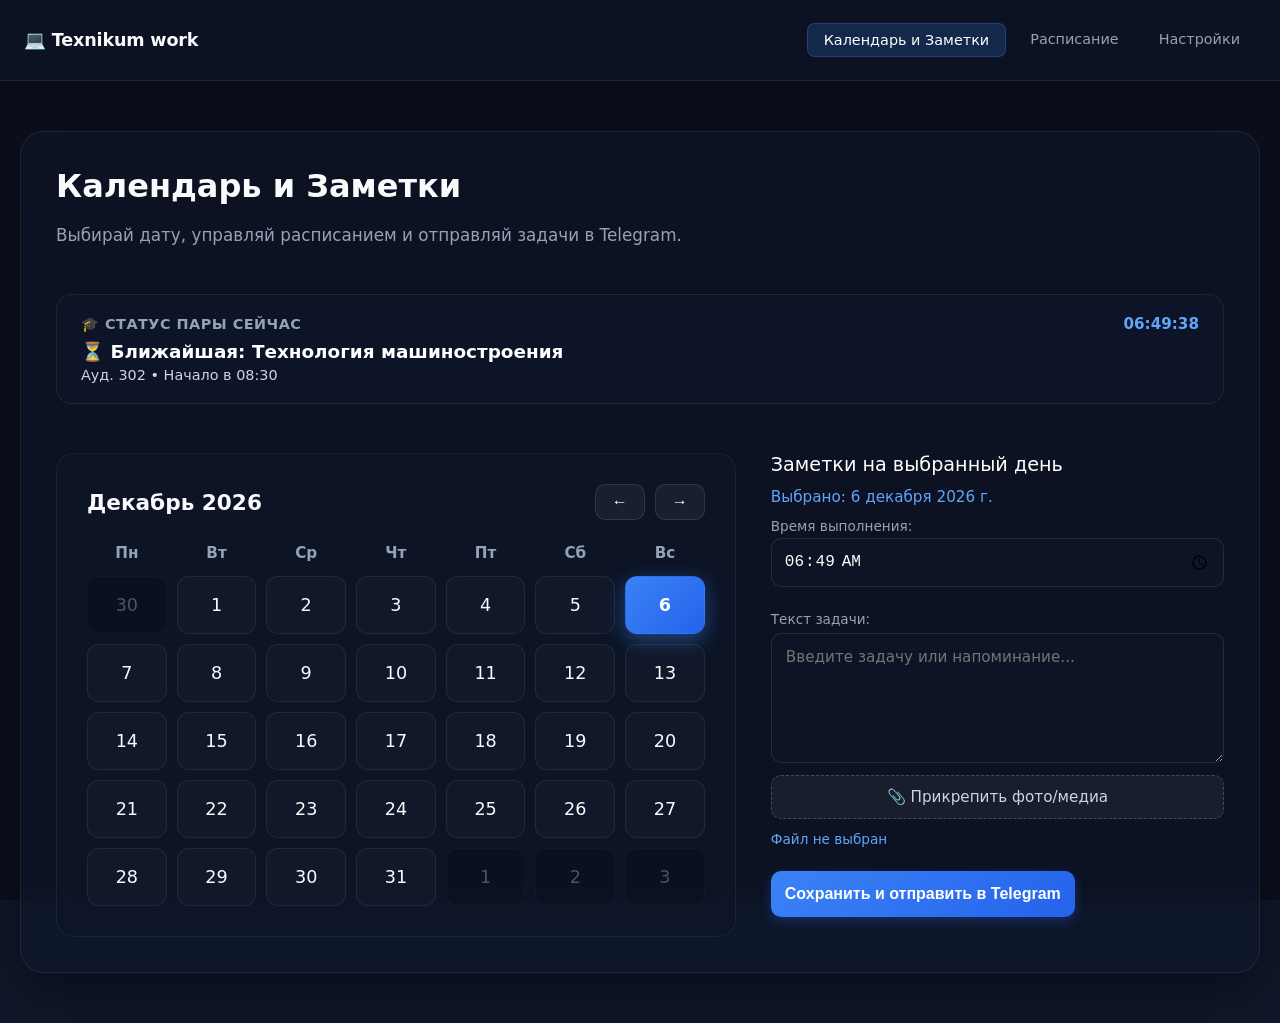
==== commit fc87e8ef: "Update calendar.html" ====
--- a/calendar.html
+++ b/calendar.html
@@ -55,15 +55,9 @@
             box-shadow: 0 0 25px var(--custom-glow-shadow, rgba(59, 130, 246, 0.35)), 0 20px 50px rgba(0, 0, 0, 0.4) !important;
         }
 
-        /* Верхняя панель виджетов */
+        /* Верхняя панель виджета (на всю ширину) */
         .widgets-bar {
-            display: grid;
-            grid-template-columns: 1fr 1fr;
-            gap: 20px;
             margin-bottom: 25px;
-        }
-        @media (max-width: 900px) {
-            .widgets-bar { grid-template-columns: 1fr; }
         }
         .widget-box {
             padding: 20px 24px;
@@ -126,15 +120,6 @@
         .file-upload-btn:hover { background: rgba(255, 255, 255, 0.1); border-color: #60a5fa; color: #fff; }
         #mediaFile { display: none; }
         .file-name-preview { font-size: 0.85rem; color: #60a5fa; margin-bottom: 12px; word-break: break-all; }
-
-        /* Кнопки помодоро таймера */
-        .pomodoro-btns { display: flex; gap: 10px; margin-top: 12px; }
-        .pomodoro-btn {
-            flex: 1; padding: 8px; border-radius: 8px; border: 1px solid rgba(255, 255, 255, 0.15);
-            background: rgba(255, 255, 255, 0.05); color: #fff; cursor: pointer; font-weight: 500; font-size: 0.9rem; transition: all 0.2s;
-        }
-        .pomodoro-btn:hover { background: rgba(255, 255, 255, 0.12); }
-        .pomodoro-btn.active-mode { background: rgba(59, 130, 246, 0.3); border-color: #60a5fa; }
     </style>
     <script>
         const savedOpacity = localStorage.getItem('appBgOpacity') ?? '0.85';
@@ -182,39 +167,19 @@
 
     <main class="site-main">
         <section class="card-glass" style="max-width: 1300px; padding: 35px;">
-            <h1 style="font-size: 2rem; margin-bottom: 8px;">Календарь и Умные виджеты</h1>
-            <p class="subtitle" style="margin-bottom: 25px;">Интерактивный планер, контроль пар в реальном времени и Pomodoro таймер.</p>
+            <h1 style="font-size: 2rem; margin-bottom: 8px;">Календарь и Заметки</h1>
+            <p class="subtitle" style="margin-bottom: 25px;">Выбирай дату, управляй расписанием и отправляй задачи в Telegram.</p>
             
-            <!-- ПАНЕЛЬ ВИДЖЕТОВ (Widgets Bar) -->
+            <!-- ПАНЕЛЬ ВИДЖЕТОВ (Индикатор текущей пары) -->
             <div class="widgets-bar">
-                <!-- Виджет 1: Текущая пара / Расписание реального времени -->
                 <div class="widget-box">
-                    <div style="display: flex; justify-content: space-between; align-items: center; margin-bottom: 12px;">
+                    <div style="display: flex; justify-content: space-between; align-items: center; margin-bottom: 8px;">
                         <span style="font-size: 0.9rem; color: #94a3b8; font-weight: 600; text-transform: uppercase; letter-spacing: 0.5px;">🎓 Статус пары сейчас</span>
-                        <span id="liveClock" style="font-size: 0.9rem; color: #60a5fa; font-weight: 600;">11:30</span>
-                    </div>
-                    <div id="currentPairWidget" style="display: flex; flex-direction: column; gap: 6px;">
+                        <span id="liveClock" style="font-size: 0.95rem; color: #60a5fa; font-weight: 600;">11:30</span>
+                    </div>
+                    <div id="currentPairWidget" style="display: flex; flex-direction: column; gap: 4px;">
                         <div id="pairTitle" style="font-size: 1.15rem; font-weight: 600; color: #fff;">Загрузка расписания...</div>
                         <div id="pairMeta" style="font-size: 0.9rem; color: #cbd5e1;">Ожидание начала занятий</div>
-                    </div>
-                </div>
-
-                <!-- Виджет 2: Помодоро-таймер (Pomodoro) -->
-                <div class="widget-box">
-                    <div style="display: flex; justify-content: space-between; align-items: center; margin-bottom: 8px;">
-                        <span style="font-size: 0.9rem; color: #94a3b8; font-weight: 600; text-transform: uppercase; letter-spacing: 0.5px;">⏱️ Помодоро фокус</span>
-                        <span id="pomodoroModeTitle" style="font-size: 0.85rem; color: #60a5fa; font-weight: 500;">Работа</span>
-                    </div>
-                    <div style="display: flex; align-items: baseline; justify-content: space-between;">
-                        <div id="pomodoroTime" style="font-size: 2rem; font-weight: 700; color: #fff; font-family: monospace;">25:00</div>
-                        <div style="display: flex; gap: 8px;">
-                            <button id="pomodoroStartBtn" class="calendar-nav-btn" style="padding: 6px 14px; font-size: 0.9rem;">Старт</button>
-                            <button id="pomodoroResetBtn" class="calendar-nav-btn" style="padding: 6px 14px; font-size: 0.9rem;">Сброс</button>
-                        </div>
-                    </div>
-                    <div class="pomodoro-btns">
-                        <button class="pomodoro-btn active-mode" id="modeWorkBtn" onclick="setPomodoroMode('work', 25)">Работа (25м)</button>
-                        <button class="pomodoro-btn" id="modeRestBtn" onclick="setPomodoroMode('rest', 5)">Отдых (5м)</button>
                     </div>
                 </div>
             </div>
@@ -365,7 +330,7 @@
         renderCalendar();
 
 
-        // --- ВИДЖЕТ 1: ИНДИКАТОР ТЕКУЩЕЙ ПАРЫ ---
+        // --- ИНДИКАТОР ТЕКУЩЕЙ ПАРЫ ---
         const scheduleMock = [
             { start: "08:30", end: "10:00", name: "Технология машиностроения", room: "Ауд. 302" },
             { start: "10:10", end: "11:40", name: "Детали машин", room: "Ауд. 415" },
@@ -413,77 +378,6 @@
         }
         setInterval(updateLivePairWidget, 1000);
         updateLivePairWidget();
-
-
-        // --- ВИДЖЕТ 2: POMODORO ТАЙМЕР ---
-        let pomodoroSeconds = 25 * 60;
-        let pomodoroTimer = null;
-        let isPomodoroRunning = false;
-        let currentPomodoroType = 'work';
-
-        const pomodoroTimeEl = document.getElementById('pomodoroTime');
-        const pomodoroStartBtn = document.getElementById('pomodoroStartBtn');
-        const pomodoroResetBtn = document.getElementById('pomodoroResetBtn');
-        const pomodoroModeTitle = document.getElementById('pomodoroModeTitle');
-        const modeWorkBtn = document.getElementById('modeWorkBtn');
-        const modeRestBtn = document.getElementById('modeRestBtn');
-
-        function updatePomodoroDisplay() {
-            let m = Math.floor(pomodoroSeconds / 60);
-            let s = pomodoroSeconds % 60;
-            pomodoroTimeEl.textContent = `${String(m).padStart(2, '0')}:${String(s).padStart(2, '0')}`;
-        }
-
-        function setPomodoroMode(type, minutes) {
-            clearInterval(pomodoroTimer);
-            isPomodoroRunning = false;
-            pomodoroStartBtn.textContent = 'Старт';
-            currentPomodoroType = type;
-            pomodoroSeconds = minutes * 60;
-            updatePomodoroDisplay();
-
-            if (type === 'work') {
-                modeWorkBtn.classList.add('active-mode');
-                modeRestBtn.classList.remove('active-mode');
-                pomodoroModeTitle.textContent = 'Работа';
-            } else {
-                modeRestBtn.classList.add('active-mode');
-                modeWorkBtn.classList.remove('active-mode');
-                pomodoroModeTitle.textContent = 'Отдых';
-            }
-        }
-
-        pomodoroStartBtn.addEventListener('click', () => {
-            if (isPomodoroRunning) {
-                clearInterval(pomodoroTimer);
-                isPomodoroRunning = false;
-                pomodoroStartBtn.textContent = 'Старт';
-            } else {
-                isPomodoroRunning = true;
-                pomodoroStartBtn.textContent = 'Пауза';
-                pomodoroTimer = setInterval(() => {
-                    if (pomodoroSeconds > 0) {
-                        pomodoroSeconds--;
-                        updatePomodoroDisplay();
-                    } else {
-                        clearInterval(pomodoroTimer);
-                        isPomodoroRunning = false;
-                        pomodoroStartBtn.textContent = 'Старт';
-                        alert(currentPomodoroType === 'work' ? 'Время работы истекло! Пора сделать перерыв ☕' : 'Отдых окончен, за работу! 💻');
-                    }
-                }, 1000);
-            }
-        });
-
-        pomodoroResetBtn.addEventListener('click', () => {
-            clearInterval(pomodoroTimer);
-            isPomodoroRunning = false;
-            pomodoroStartBtn.textContent = 'Старт';
-            pomodoroSeconds = currentPomodoroType === 'work' ? 25 * 60 : 5 * 60;
-            updatePomodoroDisplay();
-        });
-
-        updatePomodoroDisplay();
     </script>
 </body>
 </html>
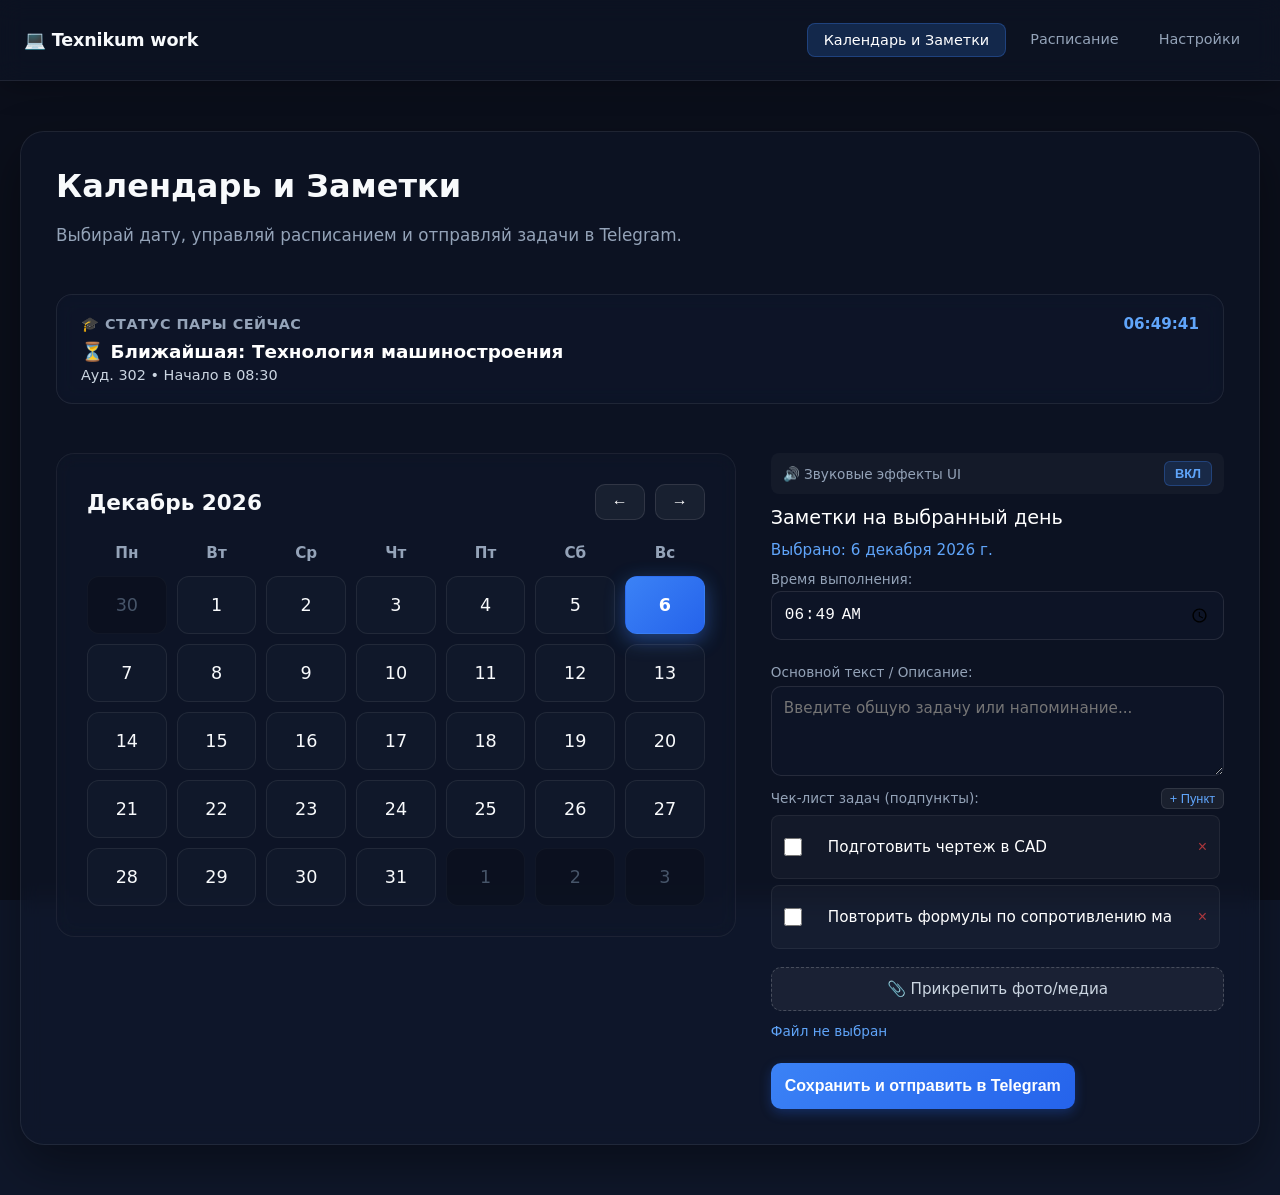
==== commit 5536155d: "Update calendar.html" ====
--- a/calendar.html
+++ b/calendar.html
@@ -55,19 +55,9 @@
             box-shadow: 0 0 25px var(--custom-glow-shadow, rgba(59, 130, 246, 0.35)), 0 20px 50px rgba(0, 0, 0, 0.4) !important;
         }
 
-        /* Верхняя панель виджета (на всю ширину) */
-        .widgets-bar {
-            margin-bottom: 25px;
-        }
-        .widget-box {
-            padding: 20px 24px;
-            border-radius: 16px;
-            display: flex;
-            flex-direction: column;
-            justify-content: space-between;
-        }
-
-        /* Стили календаря */
+        .widgets-bar { margin-bottom: 25px; }
+        .widget-box { padding: 20px 24px; border-radius: 16px; display: flex; flex-direction: column; justify-content: space-between; }
+
         .calendar-widget { padding: 30px !important; border-radius: 18px; }
         .calendar-day {
             background: rgba(255, 255, 255, 0.02);
@@ -120,6 +110,76 @@
         .file-upload-btn:hover { background: rgba(255, 255, 255, 0.1); border-color: #60a5fa; color: #fff; }
         #mediaFile { display: none; }
         .file-name-preview { font-size: 0.85rem; color: #60a5fa; margin-bottom: 12px; word-break: break-all; }
+
+        /* Стили для Todo-чеклистов внутри заметок */
+        .todo-item-row {
+            display: flex;
+            align-items: center;
+            gap: 10px;
+            background: rgba(255, 255, 255, 0.03);
+            border: 1px solid rgba(255, 255, 255, 0.06);
+            padding: 8px 12px;
+            border-radius: 8px;
+            margin-bottom: 6px;
+            transition: all 0.2s;
+        }
+        .todo-item-row input[type="checkbox"] {
+            width: 18px;
+            height: 18px;
+            accent-color: #3b82f6;
+            cursor: pointer;
+        }
+        .todo-item-row input[type="text"] {
+            background: transparent;
+            border: none;
+            color: #fff;
+            font-size: 0.95rem;
+            outline: none;
+            flex: 1;
+        }
+        .todo-item-row input[type="text"].completed {
+            text-decoration: line-through;
+            color: #64748b;
+        }
+        .todo-delete-btn {
+            background: none;
+            border: none;
+            color: #ef4444;
+            cursor: pointer;
+            font-size: 1rem;
+            opacity: 0.7;
+            transition: opacity 0.2s;
+        }
+        .todo-delete-btn:hover { opacity: 1; }
+
+        /* Панель настройки звука в шапке заметок */
+        .settings-bar-mini {
+            display: flex;
+            justify-content: space-between;
+            align-items: center;
+            background: rgba(255, 255, 255, 0.03);
+            padding: 8px 12px;
+            border-radius: 8px;
+            font-size: 0.85rem;
+            color: #94a3b8;
+        }
+        .sound-toggle-btn {
+            background: rgba(59, 130, 246, 0.15);
+            border: 1px solid rgba(59, 130, 246, 0.3);
+            color: #60a5fa;
+            padding: 4px 10px;
+            border-radius: 6px;
+            cursor: pointer;
+            font-size: 0.8rem;
+            font-weight: 600;
+            transition: all 0.2s;
+        }
+        .sound-toggle-btn:hover { background: rgba(59, 130, 246, 0.3); }
+        .sound-toggle-btn.off {
+            background: rgba(239, 68, 68, 0.15);
+            border-color: rgba(239, 68, 68, 0.3);
+            color: #f87171;
+        }
     </style>
     <script>
         const savedOpacity = localStorage.getItem('appBgOpacity') ?? '0.85';
@@ -202,6 +262,11 @@
                 </div>
 
                 <div class="notes-panel" style="display: flex; flex-direction: column; gap: 12px;">
+                    <div class="settings-bar-mini">
+                        <span>🔊 Звуковые эффекты UI</span>
+                        <button id="soundToggleBtn" class="sound-toggle-btn">ВКЛ</button>
+                    </div>
+
                     <h3 style="font-size: 1.2rem; color: #fff; margin-bottom: 0;">Заметки на выбранный день</h3>
                     <div id="selectedDateDisplay" style="font-size: 0.95rem; color: #60a5fa; font-weight: 500;">Дата не выбрана</div>
                     
@@ -213,8 +278,19 @@
                     </div>
 
                     <div style="display: flex; flex-direction: column; gap: 6px;">
-                        <label style="font-size: 0.85rem; color: #94a3b8;">Текст задачи:</label>
-                        <textarea id="noteInput" placeholder="Введите задачу или напоминание..." style="min-height: 130px; background: rgba(15, 23, 42, 0.6); border: 1px solid rgba(255, 255, 255, 0.1); color: #fff; padding: 14px; border-radius: 10px; font-size: 0.95rem; outline: none; resize: vertical;"></textarea>
+                        <label style="font-size: 0.85rem; color: #94a3b8;">Основной текст / Описание:</label>
+                        <textarea id="noteInput" placeholder="Введите общую задачу или напоминание..." style="min-height: 90px; background: rgba(15, 23, 42, 0.6); border: 1px solid rgba(255, 255, 255, 0.1); color: #fff; padding: 12px; border-radius: 10px; font-size: 0.95rem; outline: none; resize: vertical;"></textarea>
+                    </div>
+
+                    <!-- Интерактивный Чек-лист (Todo) -->
+                    <div style="display: flex; flex-direction: column; gap: 6px;">
+                        <div style="display: flex; justify-content: space-between; align-items: center;">
+                            <label style="font-size: 0.85rem; color: #94a3b8;">Чек-лист задач (подпункты):</label>
+                            <button id="addTodoItemBtn" style="background: rgba(255,255,255,0.06); border: 1px solid rgba(255,255,255,0.1); color: #60a5fa; padding: 2px 8px; border-radius: 6px; font-size: 0.8rem; cursor: pointer;">+ Пункт</button>
+                        </div>
+                        <div id="todoItemsContainer" style="display: flex; flex-direction: column; max-height: 140px; overflow-y: auto; padding-right: 4px;">
+                            <!-- Динамические пункты списка -->
+                        </div>
                     </div>
                     
                     <div class="note-controls-row" style="margin-bottom: 0;">
@@ -231,6 +307,87 @@
 
     <script src="./js/app-background.js"></script>
     <script>
+        // --- АУДИОСИСТЕМА UI (Микро-звуки на Web Audio API) ---
+        let soundEnabled = localStorage.getItem('appSoundEnabled') !== 'false';
+        const soundToggleBtn = document.getElementById('soundToggleBtn');
+
+        function updateSoundButtonUI() {
+            if (soundEnabled) {
+                soundToggleBtn.textContent = 'ВКЛ';
+                soundToggleBtn.classList.remove('off');
+            } else {
+                soundToggleBtn.textContent = 'ВЫКЛ';
+                soundToggleBtn.classList.add('off');
+            }
+        }
+        updateSoundButtonUI();
+
+        soundToggleBtn.addEventListener('click', () => {
+            soundEnabled = !soundEnabled;
+            localStorage.setItem('appSoundEnabled', soundEnabled);
+            updateSoundButtonUI();
+            if (soundEnabled) playUiSound('click');
+        });
+
+        // Синтез футуристичных микро-щелчков без внешних файлов
+        const audioCtx = new (window.AudioContext || window.webkitAudioContext)();
+        function playUiSound(type = 'hover') {
+            if (!soundEnabled) return;
+            if (audioCtx.state === 'suspended') {
+                audioCtx.resume();
+            }
+
+            const osc = audioCtx.createOscillator();
+            const gain = audioCtx.createGain();
+            osc.connect(gain);
+            gain.connect(audioCtx.destination);
+
+            const now = audioCtx.currentTime;
+
+            if (type === 'hover') {
+                osc.type = 'sine';
+                osc.frequency.setValueAtTime(800, now);
+                osc.frequency.exponentialRampToValueAtTime(400, now + 0.03);
+                gain.gain.setValueAtTime(0.015, now);
+                gain.gain.linearRampToValueAtTime(0.001, now + 0.03);
+                osc.start(now);
+                osc.stop(now + 0.03);
+            } else if (type === 'click') {
+                osc.type = 'triangle';
+                osc.frequency.setValueAtTime(1200, now);
+                osc.frequency.exponentialRampToValueAtTime(300, now + 0.05);
+                gain.gain.setValueAtTime(0.03, now);
+                gain.gain.linearRampToValueAtTime(0.001, now + 0.05);
+                osc.start(now);
+                osc.stop(now + 0.05);
+            } else if (type === 'check') {
+                // Мелодичный подъем при выполнении чекбокса
+                osc.type = 'sine';
+                osc.frequency.setValueAtTime(587.33, now); // D5
+                osc.frequency.setValueAtTime(880, now + 0.04); // A5
+                gain.gain.setValueAtTime(0.04, now);
+                gain.gain.linearRampToValueAtTime(0.001, now + 0.12);
+                osc.start(now);
+                osc.stop(now + 0.12);
+            }
+        }
+
+        // Авто-привязка звуков к интерактивным элементам интерфейса
+        document.addEventListener('mouseover', (e) => {
+            if (e.target.matches('button, a, .calendar-day, .file-upload-btn, input[type="checkbox"]')) {
+                playUiSound('hover');
+            }
+        });
+
+        document.addEventListener('click', (e) => {
+            if (e.target.matches('button, a, .calendar-day, .file-upload-btn, input[type="checkbox"]')) {
+                if (!e.target.matches('input[type="checkbox"]')) {
+                    playUiSound('click');
+                }
+            }
+        });
+
+
         // --- КАЛЕНДАРЬ ---
         let currentDate = new Date();
         let selectedDate = new Date();
@@ -246,12 +403,98 @@
         const mediaFile = document.getElementById('mediaFile');
         const fileNamePreview = document.getElementById('fileNamePreview');
         const sendNoteBtn = document.getElementById('sendNoteBtn');
+        const addTodoItemBtn = document.getElementById('addTodoItemBtn');
+        const todoItemsContainer = document.getElementById('todoItemsContainer');
 
         timeInput.value = new Date().toLocaleTimeString('ru-RU', { hour: '2-digit', minute: '2-digit' });
 
         mediaFile.addEventListener('change', () => {
             fileNamePreview.textContent = mediaFile.files.length > 0 ? `Выбран файл: ${mediaFile.files[0].name}` : 'Файл не выбран';
         });
+
+        // --- ИНТЕРАКТИВНЫЙ ЧЕК-ЛИСТ (Todo) ---
+        function createTodoRow(text = '', completed = false) {
+            const row = document.createElement('div');
+            row.className = 'todo-item-row';
+
+            const checkbox = document.createElement('input');
+            checkbox.type = 'checkbox';
+            checkbox.checked = completed;
+
+            const input = document.createElement('input');
+            input.type = 'text';
+            input.placeholder = 'Подпункт задачи...';
+            input.value = text;
+            if (completed) input.classList.add('completed');
+
+            checkbox.addEventListener('change', () => {
+                if (checkbox.checked) {
+                    input.classList.add('completed');
+                    playUiSound('check');
+                    spawnMiniParticles(checkbox);
+                } else {
+                    input.classList.remove('completed');
+                    playUiSound('click');
+                }
+            });
+
+            const delBtn = document.createElement('button');
+            delBtn.className = 'todo-delete-btn';
+            delBtn.innerHTML = '&times;';
+            delBtn.title = 'Удалить пункт';
+            delBtn.addEventListener('click', () => {
+                row.remove();
+                playUiSound('click');
+            });
+
+            row.appendChild(checkbox);
+            row.appendChild(input);
+            row.appendChild(delBtn);
+            todoItemsContainer.appendChild(row);
+        }
+
+        // Мини-анимация частиц при выполнении чекбокса
+        function spawnMiniParticles(targetEl) {
+            const rect = targetEl.getBoundingClientRect();
+            const x = rect.left + rect.width / 2;
+            const y = rect.top + rect.height / 2;
+
+            for (let i = 0; i < 6; i++) {
+                const particle = document.createElement('div');
+                particle.style.position = 'fixed';
+                particle.style.left = x + 'px';
+                particle.style.top = y + 'px';
+                particle.style.width = '6px';
+                particle.style.height = '6px';
+                particle.style.borderRadius = '50%';
+                particle.style.backgroundColor = '#60a5fa';
+                particle.style.pointerEvents = 'none';
+                particle.style.zIndex = '9999';
+                document.body.appendChild(particle);
+
+                const angle = Math.random() * Math.PI * 2;
+                const distance = 20 + Math.random() * 30;
+                const targetX = Math.cos(angle) * distance;
+                const targetY = Math.sin(angle) * distance;
+
+                particle.animate([
+                    { transform: 'translate(0, 0) scale(1)', opacity: 1 },
+                    { transform: `translate(${targetX}px, ${targetY}px) scale(0)`, opacity: 0 }
+                ], {
+                    duration: 400,
+                    easing: 'cubic-bezier(0, .9, .57, 1)'
+                }).onfinish = () => particle.remove();
+            }
+        }
+
+        addTodoItemBtn.addEventListener('click', () => {
+            createTodoRow();
+        });
+
+        // Добавим парочку дефолтных пустых полей для примера
+        createTodoRow('Подготовить чертеж в CAD', false);
+        createTodoRow('Повторить формулы по сопротивлению материалов', false);
+
 
         function renderCalendar() {
             const year = currentDate.getFullYear();
@@ -312,14 +555,22 @@
             const noteText = noteInput.value.trim();
             const taskTime = timeInput.value || 'Не указано';
             const hasFile = mediaFile.files.length > 0;
-
-            if (!noteText && !hasFile) {
-                alert('Введите текст заметки или прикрепите файл!');
+            
+            const todoRows = todoItemsContainer.querySelectorAll('.todo-item-row');
+            let todos = [];
+            todoRows.forEach(row => {
+                const text = row.querySelector('input[type="text"]').value.trim();
+                const checked = row.querySelector('input[type="checkbox"]').checked;
+                if (text) todos.push({ text, checked });
+            });
+
+            if (!noteText && !hasFile && todos.length === 0) {
+                alert('Введите текст заметки, добавьте пункты чеклиста или прикрепите файл!');
                 return;
             }
 
             const dateString = selectedDate.toLocaleDateString('ru-RU');
-            alert(`Заметка на ${dateString} (${taskTime}) успешно сохранена и отправлена в Telegram!`);
+            alert(`Заметка и чек-лист на ${dateString} (${taskTime}) успешно сохранены и отправлены в Telegram!`);
             
             noteInput.value = '';
             mediaFile.value = '';
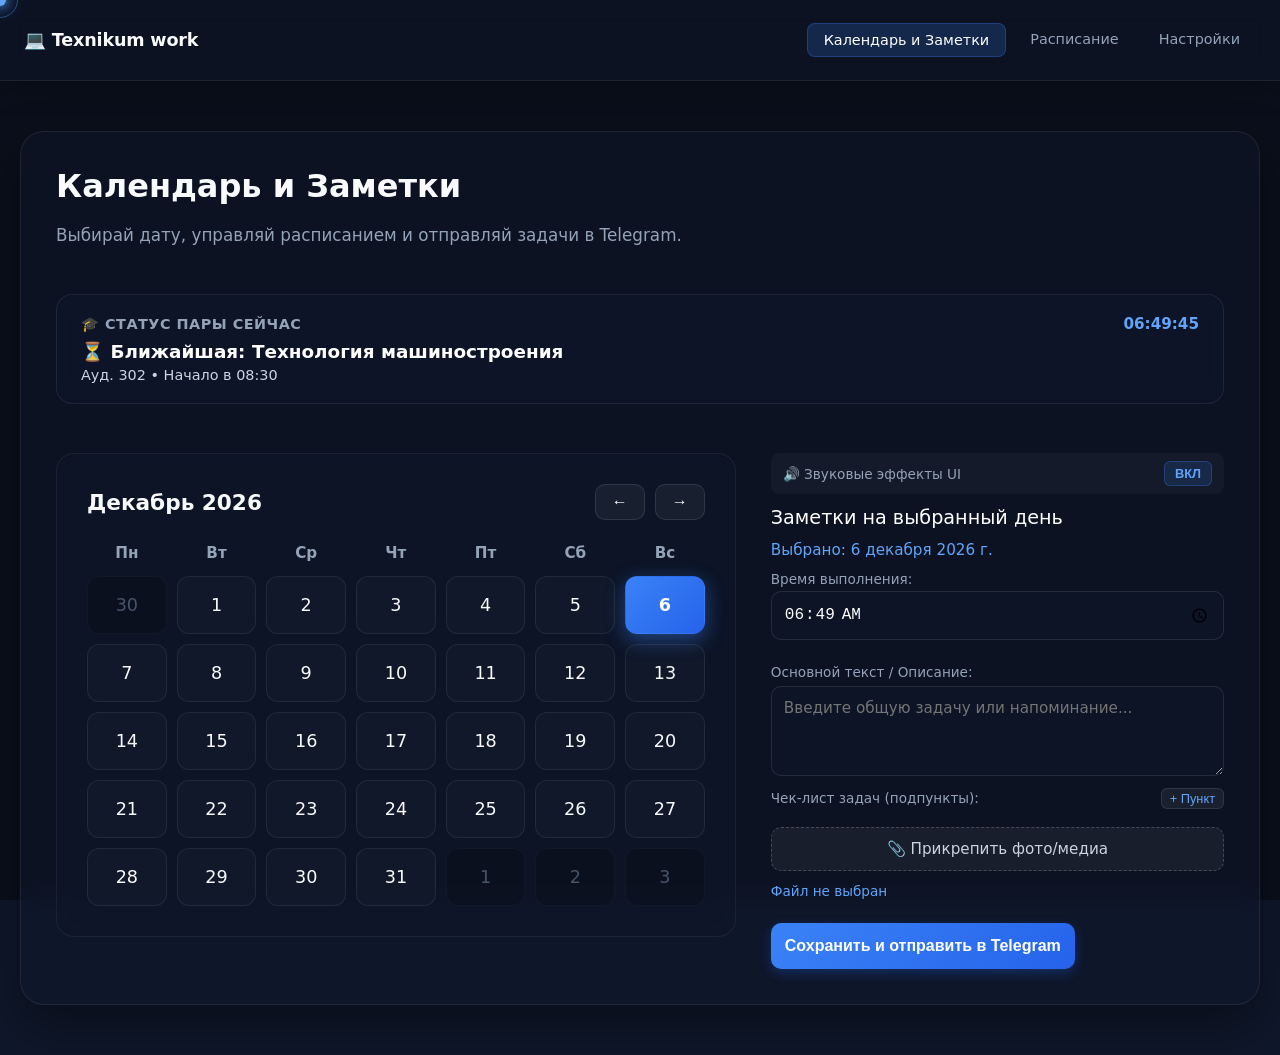
==== commit b17bc609: "Update calendar.html" ====
--- a/calendar.html
+++ b/calendar.html
@@ -9,6 +9,46 @@
     <link rel="stylesheet" href="./css/global.css">
     <link rel="stylesheet" href="./css/layout.css">
     <style>
+        /* Кастомный курсор */
+        * { cursor: none !important; }
+
+        .custom-cursor {
+            position: fixed;
+            top: 0; left: 0;
+            width: 12px; height: 12px;
+            background: #60a5fa;
+            border-radius: 50%;
+            pointer-events: none;
+            z-index: 99999;
+            transform: translate(-50%, -50%);
+            box-shadow: 0 0 12px #60a5fa, 0 0 20px #3b82f6;
+            transition: width 0.2s, height: 0.2s, background-color 0.2s;
+        }
+
+        .custom-cursor-follower {
+            position: fixed;
+            top: 0; left: 0;
+            width: 36px; height: 36px;
+            border: 1px solid rgba(96, 165, 250, 0.4);
+            border-radius: 50%;
+            pointer-events: none;
+            z-index: 99998;
+            transform: translate(-50%, -50%);
+            transition: transform 0.1s ease-out, width 0.2s, height: 0.2s, border-color 0.2s;
+        }
+
+        body.cursor-hover .custom-cursor {
+            width: 20px; height: 20px;
+            background: #93c5fd;
+            box-shadow: 0 0 20px #93c5fd, 0 0 30px #60a5fa;
+        }
+
+        body.cursor-hover .custom-cursor-follower {
+            width: 50px; height: 50px;
+            border-color: rgba(147, 197, 253, 0.8);
+            background: rgba(59, 130, 246, 0.08);
+        }
+
         body.font-modern { font-family: system-ui, -apple-system, sans-serif; }
         body.font-neon { font-family: 'Courier New', Courier, monospace; letter-spacing: 0.5px; }
         body.font-retro { font-family: 'Lucida Console', Monaco, monospace; text-transform: uppercase; font-size: 0.9rem; }
@@ -152,7 +192,6 @@
         }
         .todo-delete-btn:hover { opacity: 1; }
 
-        /* Панель настройки звука в шапке заметок */
         .settings-bar-mini {
             display: flex;
             justify-content: space-between;
@@ -204,11 +243,47 @@
     </script>
 </head>
 <body>
+    <div class="custom-cursor" id="customCursor"></div>
+    <div class="custom-cursor-follower" id="cursorFollower"></div>
+
     <script>
         document.body.classList.add(`font-${savedFont}`);
         if (savedGlow && savedGlowColor !== 'none') {
             document.body.classList.add('glow-enabled', `glow-${savedGlowColor}`);
         }
+
+        // Логика кастомного курсора
+        const cursor = document.getElementById('customCursor');
+        const follower = document.getElementById('cursorFollower');
+        let mouseX = 0, mouseY = 0;
+        let followerX = 0, followerY = 0;
+
+        window.addEventListener('mousemove', (e) => {
+            mouseX = e.clientX;
+            mouseY = e.clientY;
+            cursor.style.left = mouseX + 'px';
+            cursor.style.top = mouseY + 'px';
+        });
+
+        function animateFollower() {
+            followerX += (mouseX - followerX) * 0.2;
+            followerY += (mouseY - followerY) * 0.2;
+            follower.style.left = followerX + 'px';
+            follower.style.top = followerY + 'px';
+            requestAnimationFrame(animateFollower);
+        }
+        animateFollower();
+
+        document.addEventListener('mouseover', (e) => {
+            if (e.target.matches('button, a, .calendar-day, .file-upload-btn, input, textarea')) {
+                document.body.classList.add('cursor-hover');
+            }
+        });
+        document.addEventListener('mouseout', (e) => {
+            if (e.target.matches('button, a, .calendar-day, .file-upload-btn, input, textarea')) {
+                document.body.classList.remove('cursor-hover');
+            }
+        });
     </script>
 
     <div id="bgContainer" style="position: fixed; inset: 0; z-index: -2; overflow: hidden; filter: var(--app-blur);"></div>
@@ -282,14 +357,14 @@
                         <textarea id="noteInput" placeholder="Введите общую задачу или напоминание..." style="min-height: 90px; background: rgba(15, 23, 42, 0.6); border: 1px solid rgba(255, 255, 255, 0.1); color: #fff; padding: 12px; border-radius: 10px; font-size: 0.95rem; outline: none; resize: vertical;"></textarea>
                     </div>
 
-                    <!-- Интерактивный Чек-лист (Todo) -->
+                    <!-- Интерактивный Чек-лист (Пустой при старте) -->
                     <div style="display: flex; flex-direction: column; gap: 6px;">
                         <div style="display: flex; justify-content: space-between; align-items: center;">
                             <label style="font-size: 0.85rem; color: #94a3b8;">Чек-лист задач (подпункты):</label>
                             <button id="addTodoItemBtn" style="background: rgba(255,255,255,0.06); border: 1px solid rgba(255,255,255,0.1); color: #60a5fa; padding: 2px 8px; border-radius: 6px; font-size: 0.8rem; cursor: pointer;">+ Пункт</button>
                         </div>
                         <div id="todoItemsContainer" style="display: flex; flex-direction: column; max-height: 140px; overflow-y: auto; padding-right: 4px;">
-                            <!-- Динамические пункты списка -->
+                            <!-- Изначально пусто -->
                         </div>
                     </div>
                     
@@ -307,7 +382,7 @@
 
     <script src="./js/app-background.js"></script>
     <script>
-        // --- АУДИОСИСТЕМА UI (Микро-звуки на Web Audio API) ---
+        // --- АУДИОСИСТЕМА UI (Web Audio API) ---
         let soundEnabled = localStorage.getItem('appSoundEnabled') !== 'false';
         const soundToggleBtn = document.getElementById('soundToggleBtn');
 
@@ -329,19 +404,15 @@
             if (soundEnabled) playUiSound('click');
         });
 
-        // Синтез футуристичных микро-щелчков без внешних файлов
         const audioCtx = new (window.AudioContext || window.webkitAudioContext)();
         function playUiSound(type = 'hover') {
             if (!soundEnabled) return;
-            if (audioCtx.state === 'suspended') {
-                audioCtx.resume();
-            }
+            if (audioCtx.state === 'suspended') { audioCtx.resume(); }
 
             const osc = audioCtx.createOscillator();
             const gain = audioCtx.createGain();
             osc.connect(gain);
             gain.connect(audioCtx.destination);
-
             const now = audioCtx.currentTime;
 
             if (type === 'hover') {
@@ -361,10 +432,9 @@
                 osc.start(now);
                 osc.stop(now + 0.05);
             } else if (type === 'check') {
-                // Мелодичный подъем при выполнении чекбокса
                 osc.type = 'sine';
-                osc.frequency.setValueAtTime(587.33, now); // D5
-                osc.frequency.setValueAtTime(880, now + 0.04); // A5
+                osc.frequency.setValueAtTime(587.33, now);
+                osc.frequency.setValueAtTime(880, now + 0.04);
                 gain.gain.setValueAtTime(0.04, now);
                 gain.gain.linearRampToValueAtTime(0.001, now + 0.12);
                 osc.start(now);
@@ -372,7 +442,6 @@
             }
         }
 
-        // Авто-привязка звуков к интерактивным элементам интерфейса
         document.addEventListener('mouseover', (e) => {
             if (e.target.matches('button, a, .calendar-day, .file-upload-btn, input[type="checkbox"]')) {
                 playUiSound('hover');
@@ -386,7 +455,6 @@
                 }
             }
         });
-
 
         // --- КАЛЕНДАРЬ ---
         let currentDate = new Date();
@@ -412,7 +480,7 @@
             fileNamePreview.textContent = mediaFile.files.length > 0 ? `Выбран файл: ${mediaFile.files[0].name}` : 'Файл не выбран';
         });
 
-        // --- ИНТЕРАКТИВНЫЙ ЧЕК-ЛИСТ (Todo) ---
+        // --- ИНТЕРАКТИВНЫЙ ЧЕК-ЛИСТ ---
         function createTodoRow(text = '', completed = false) {
             const row = document.createElement('div');
             row.className = 'todo-item-row';
@@ -423,7 +491,7 @@
 
             const input = document.createElement('input');
             input.type = 'text';
-            input.placeholder = 'Подпункт задачи...';
+            input.placeholder = 'Введите пункт задачи...';
             input.value = text;
             if (completed) input.classList.add('completed');
 
@@ -453,7 +521,6 @@
             todoItemsContainer.appendChild(row);
         }
 
-        // Мини-анимация частиц при выполнении чекбокса
         function spawnMiniParticles(targetEl) {
             const rect = targetEl.getBoundingClientRect();
             const x = rect.left + rect.width / 2;
@@ -490,11 +557,7 @@
         addTodoItemBtn.addEventListener('click', () => {
             createTodoRow();
         });
-
-        // Добавим парочку дефолтных пустых полей для примера
-        createTodoRow('Подготовить чертеж в CAD', false);
-        createTodoRow('Повторить формулы по сопротивлению материалов', false);
-
+        // Список изначально пустой по запросу
 
         function renderCalendar() {
             const year = currentDate.getFullYear();
@@ -575,11 +638,11 @@
             noteInput.value = '';
             mediaFile.value = '';
             fileNamePreview.textContent = 'Файл не выбран';
+            todoItemsContainer.innerHTML = ''; // Очищаем чек-листы после отправки
         });
 
         updateSelectedDateText();
         renderCalendar();
-
 
         // --- ИНДИКАТОР ТЕКУЩЕЙ ПАРЫ ---
         const scheduleMock = [
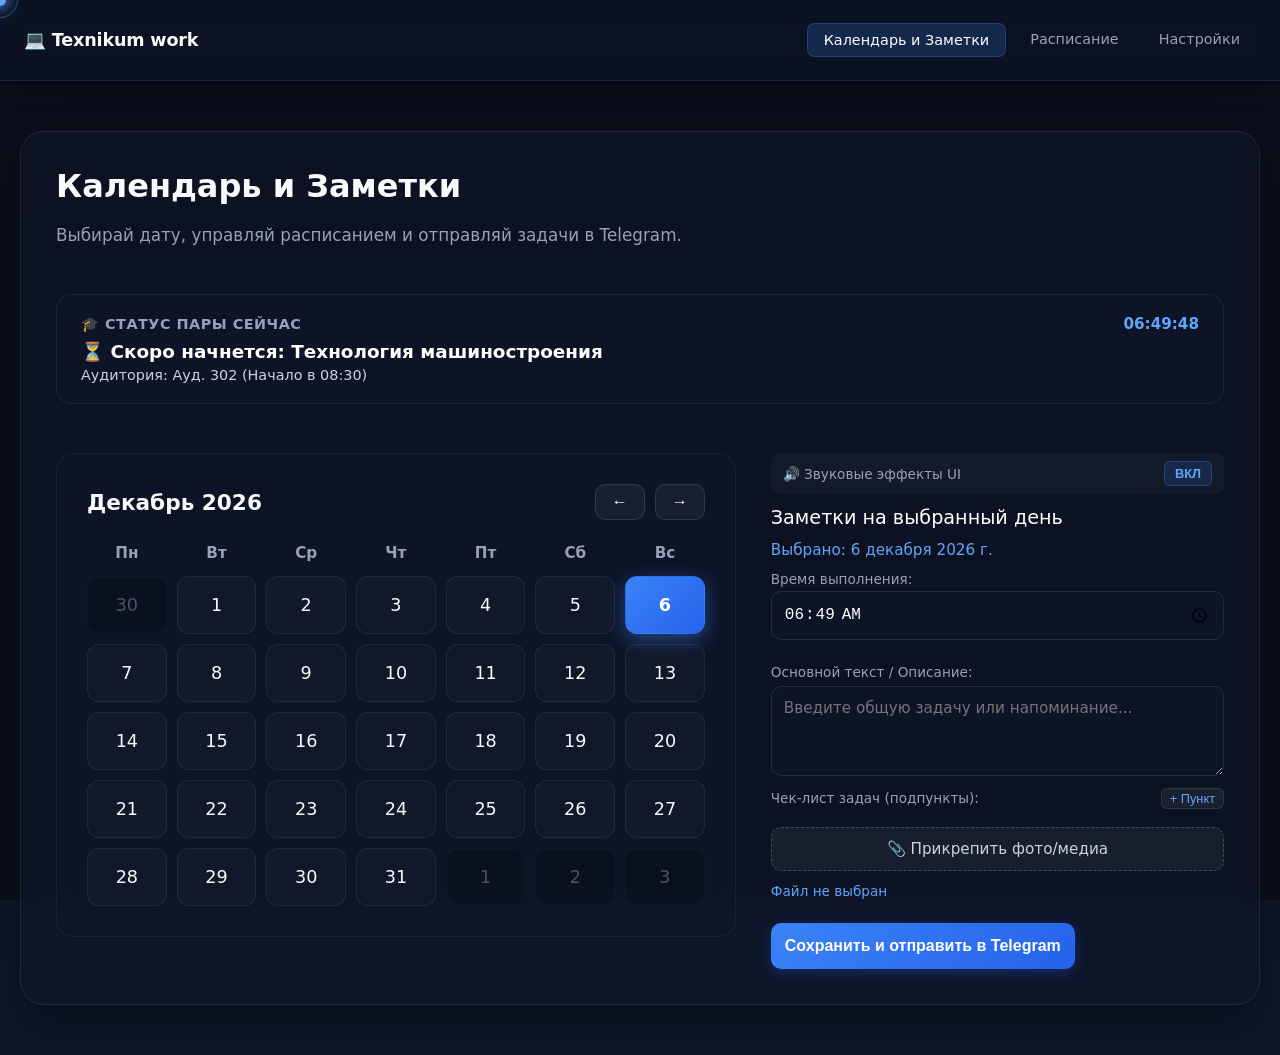
==== commit 44ac8087: "Update calendar.html" ====
--- a/calendar.html
+++ b/calendar.html
@@ -557,7 +557,6 @@
         addTodoItemBtn.addEventListener('click', () => {
             createTodoRow();
         });
-        // Список изначально пустой по запросу
 
         function renderCalendar() {
             const year = currentDate.getFullYear();
@@ -638,7 +637,7 @@
             noteInput.value = '';
             mediaFile.value = '';
             fileNamePreview.textContent = 'Файл не выбран';
-            todoItemsContainer.innerHTML = ''; // Очищаем чек-листы после отправки
+            todoItemsContainer.innerHTML = '';
         });
 
         updateSelectedDateText();
@@ -661,35 +660,39 @@
             liveClock.textContent = now.toLocaleTimeString('ru-RU', { hour: '2-digit', minute: '2-digit', second: '2-digit' });
 
             const currentTimeMinutes = now.getHours() * 60 + now.getMinutes();
+            
             let currentPair = null;
             let nextPair = null;
 
-            for (let p of scheduleMock) {
-                let [sh, sm] = p.start.split(':').map(Number);
-                let [eh, em] = p.end.split(':').map(Number);
-                let startMin = sh * 60 + sm;
-                let endMin = eh * 60 + em;
-
-                if (currentTimeMinutes >= startMin && currentTimeMinutes <= endMin) {
-                    currentPair = { ...p, endMin };
+            for (let i = 0; i < scheduleMock.length; i++) {
+                const pair = scheduleMock[i];
+                const [startH, startM] = pair.start.split(':').map(Number);
+                const [endH, endM] = pair.end.split(':').map(Number);
+                
+                const startMinutes = startH * 60 + startM;
+                const endMinutes = endH * 60 + endM;
+
+                if (currentTimeMinutes >= startMinutes && currentTimeMinutes <= endMinutes) {
+                    currentPair = pair;
                     break;
-                } else if (currentTimeMinutes < startMin && !nextPair) {
-                    nextPair = p;
+                } else if (currentTimeMinutes < startMinutes) {
+                    nextPair = pair;
+                    break;
                 }
             }
 
             if (currentPair) {
-                let diffMin = currentPair.endMin - currentTimeMinutes;
-                pairTitle.textContent = `🟢 Идет: ${currentPair.name}`;
-                pairMeta.textContent = `${currentPair.room} • До конца пары осталось ~${diffMin} мин.`;
+                pairTitle.textContent = `🔴 Идет пара: ${currentPair.name}`;
+                pairMeta.textContent = `Аудитория: ${currentPair.room} (${currentPair.start} - ${currentPair.end})`;
             } else if (nextPair) {
-                pairTitle.textContent = `⏳ Ближайшая: ${nextPair.name}`;
-                pairMeta.textContent = `${nextPair.room} • Начало в ${nextPair.start}`;
+                pairTitle.textContent = `⏳ Скоро начнется: ${nextPair.name}`;
+                pairMeta.textContent = `Аудитория: ${nextPair.room} (Начало в ${nextPair.start})`;
             } else {
-                pairTitle.textContent = `🌙 Занятия на сегодня завершены`;
-                pairMeta.textContent = `Отличная работа, можно отдыхать!`;
-            }
-        }
+                pairTitle.textContent = `🎉 Занятия на сегодня окончены`;
+                pairMeta.textContent = `Отдыхайте или готовьте задачи на завтра!`;
+            }
+        }
+
         setInterval(updateLivePairWidget, 1000);
         updateLivePairWidget();
     </script>
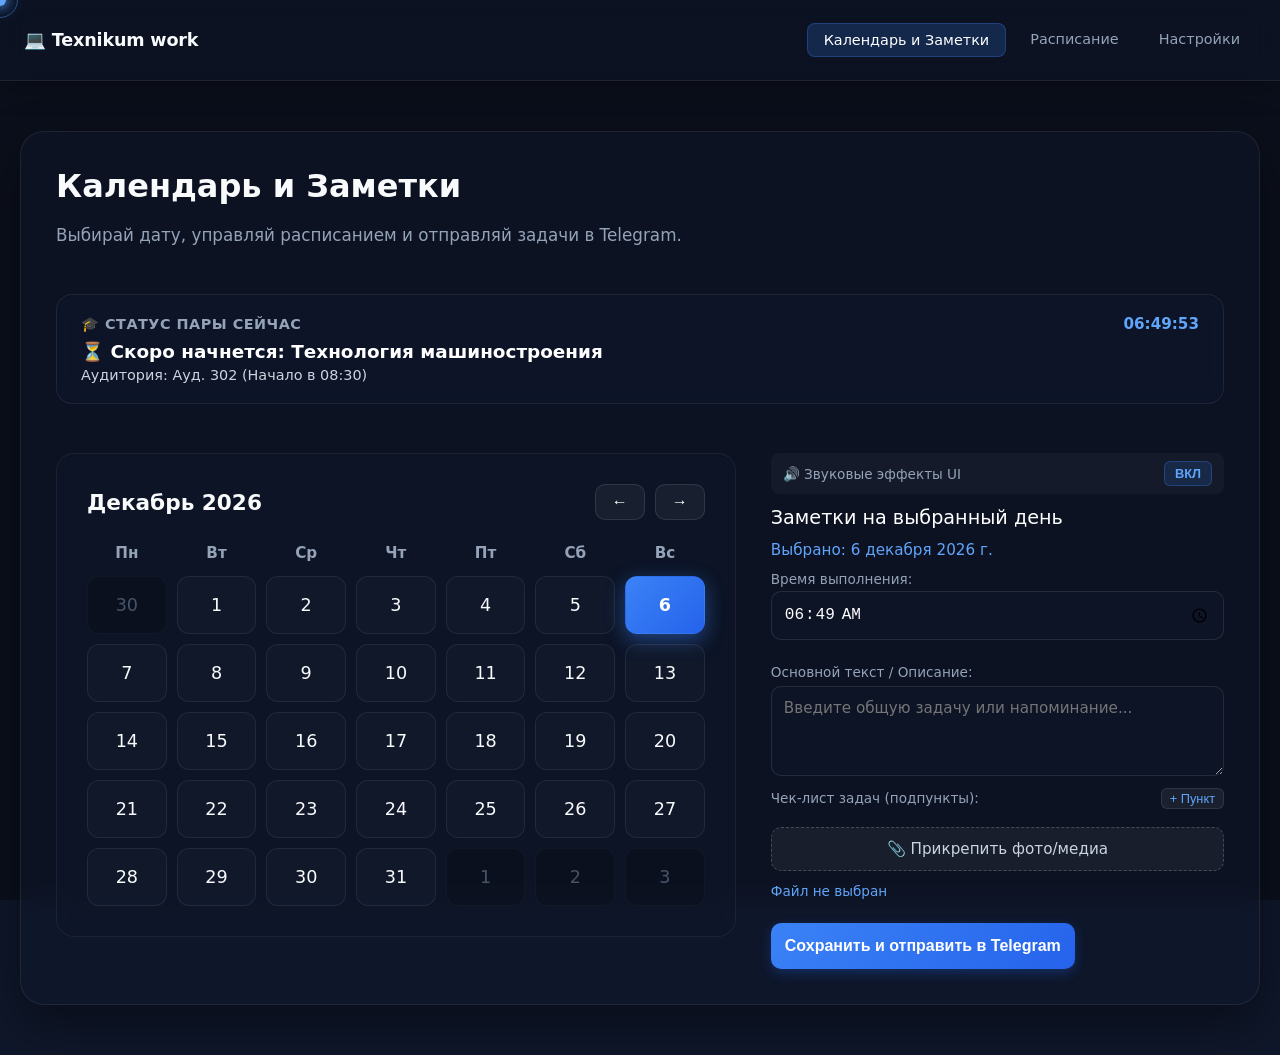
==== commit 551d61c7: "Update calendar.html" ====
--- a/calendar.html
+++ b/calendar.html
@@ -3,7 +3,7 @@
 <head>
     <meta charset="UTF-8">
     <meta name="viewport" content="width=device-width, initial-scale=1.0">
-    <title>Календарь и Виджеты — Texnikum work</title>
+    <title>Календарь и Заметки — Texnikum work</title>
     
     <link rel="stylesheet" href="./css/variables.css">
     <link rel="stylesheet" href="./css/global.css">
@@ -613,31 +613,58 @@
         prevMonthBtn.addEventListener('click', () => { currentDate.setMonth(currentDate.getMonth() - 1); renderCalendar(); });
         nextMonthBtn.addEventListener('click', () => { currentDate.setMonth(currentDate.getMonth() + 1); renderCalendar(); });
 
-        sendNoteBtn.addEventListener('click', () => {
+        // --- ОТПРАВКА ДАННЫХ В TELEGRAM ЧЕРЕЗ FASTAPI БЭКЕНД ---
+        sendNoteBtn.addEventListener('click', async () => {
             const noteText = noteInput.value.trim();
             const taskTime = timeInput.value || 'Не указано';
-            const hasFile = mediaFile.files.length > 0;
             
+            // Собираем пункты чек-листа
             const todoRows = todoItemsContainer.querySelectorAll('.todo-item-row');
-            let todos = [];
-            todoRows.forEach(row => {
+            let todosText = "";
+            todoRows.forEach((row) => {
                 const text = row.querySelector('input[type="text"]').value.trim();
                 const checked = row.querySelector('input[type="checkbox"]').checked;
-                if (text) todos.push({ text, checked });
+                if (text) {
+                    todosText += `\n  ${checked ? '✅' : '🟩'} ${text}`;
+                }
             });
 
-            if (!noteText && !hasFile && todos.length === 0) {
-                alert('Введите текст заметки, добавьте пункты чеклиста или прикрепите файл!');
+            if (!noteText && todosText === "") {
+                alert('Введите текст заметки или добавьте пункты чеклиста!');
                 return;
             }
 
-            const dateString = selectedDate.toLocaleDateString('ru-RU');
-            alert(`Заметка и чек-лист на ${dateString} (${taskTime}) успешно сохранены и отправлены в Telegram!`);
-            
-            noteInput.value = '';
-            mediaFile.value = '';
-            fileNamePreview.textContent = 'Файл не выбран';
-            todoItemsContainer.innerHTML = '';
+            const dateString = selectedDate.toLocaleDateString('ru-RU', { day: 'numeric', month: 'long', year: 'numeric' });
+            let fullMessage = `📅 <b>Дата:</b> ${dateString}\n⏰ <b>Время:</b> ${taskTime}\n\n`;
+            if (noteText) fullMessage += `📝 <b>Заметка:</b>\n${noteText}\n`;
+            if (todosText) fullMessage += `\n📋 <b>Чек-лист:</b>${todosText}`;
+
+            try {
+                // Отправляем запрос на ваш FastAPI бэкенд
+                const response = await fetch('https://botkalendar.onrender.com/api/send-from-site', {
+                    method: 'POST',
+                    headers: {
+                        'Content-Type': 'application/json'
+                    },
+                    body: JSON.stringify({
+                        message: fullMessage,
+                        title: "Заметка из календаря"
+                    })
+                });
+
+                const result = await response.json();
+
+                if (response.ok && result.status === "success") {
+                    alert('✅ Заметка и чек-лист успешно отправлены в Telegram!');
+                    noteInput.value = '';
+                    todoItemsContainer.innerHTML = '';
+                } else {
+                    alert('⚠️ Ошибка отправки: ' + (result.detail || 'Сначала напишите боту /start в Telegram!'));
+                }
+            } catch (error) {
+                console.error(error);
+                alert('❌ Не удалось связаться с сервером бэкенда.');
+            }
         });
 
         updateSelectedDateText();
